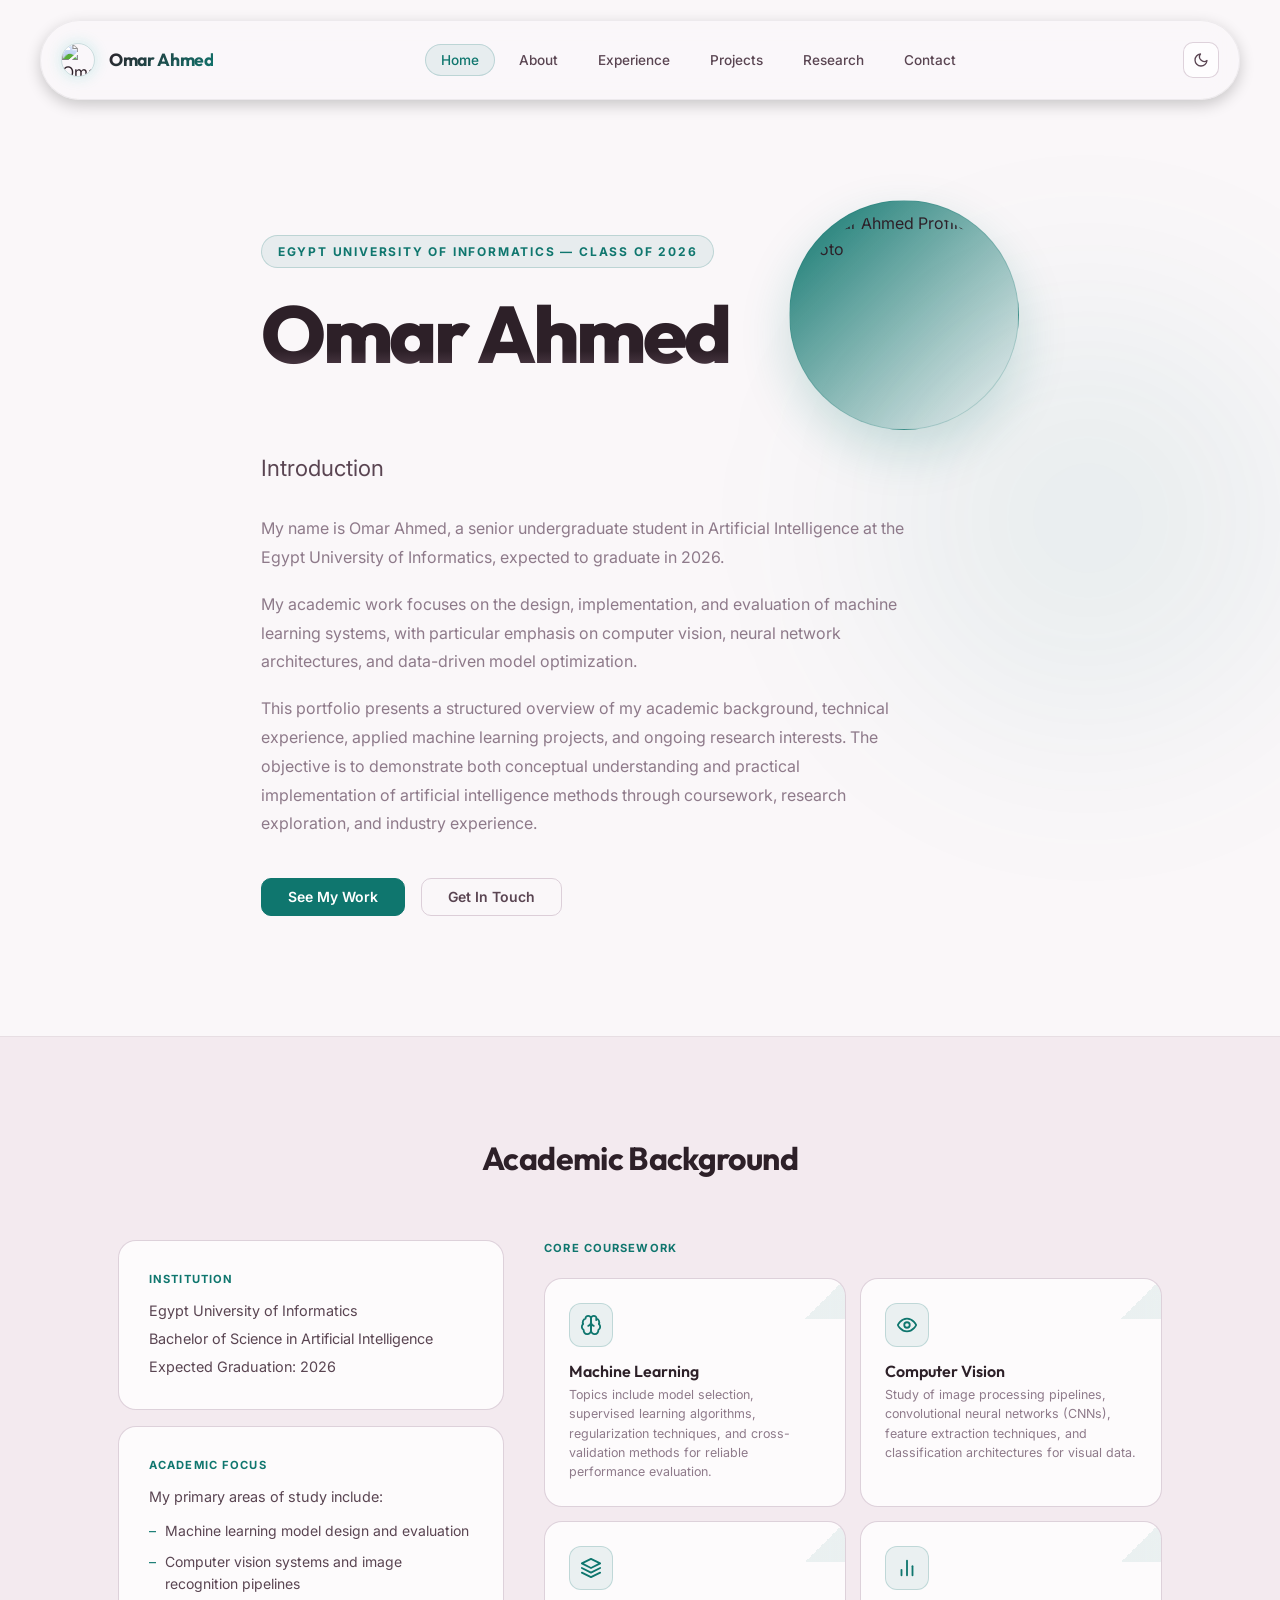
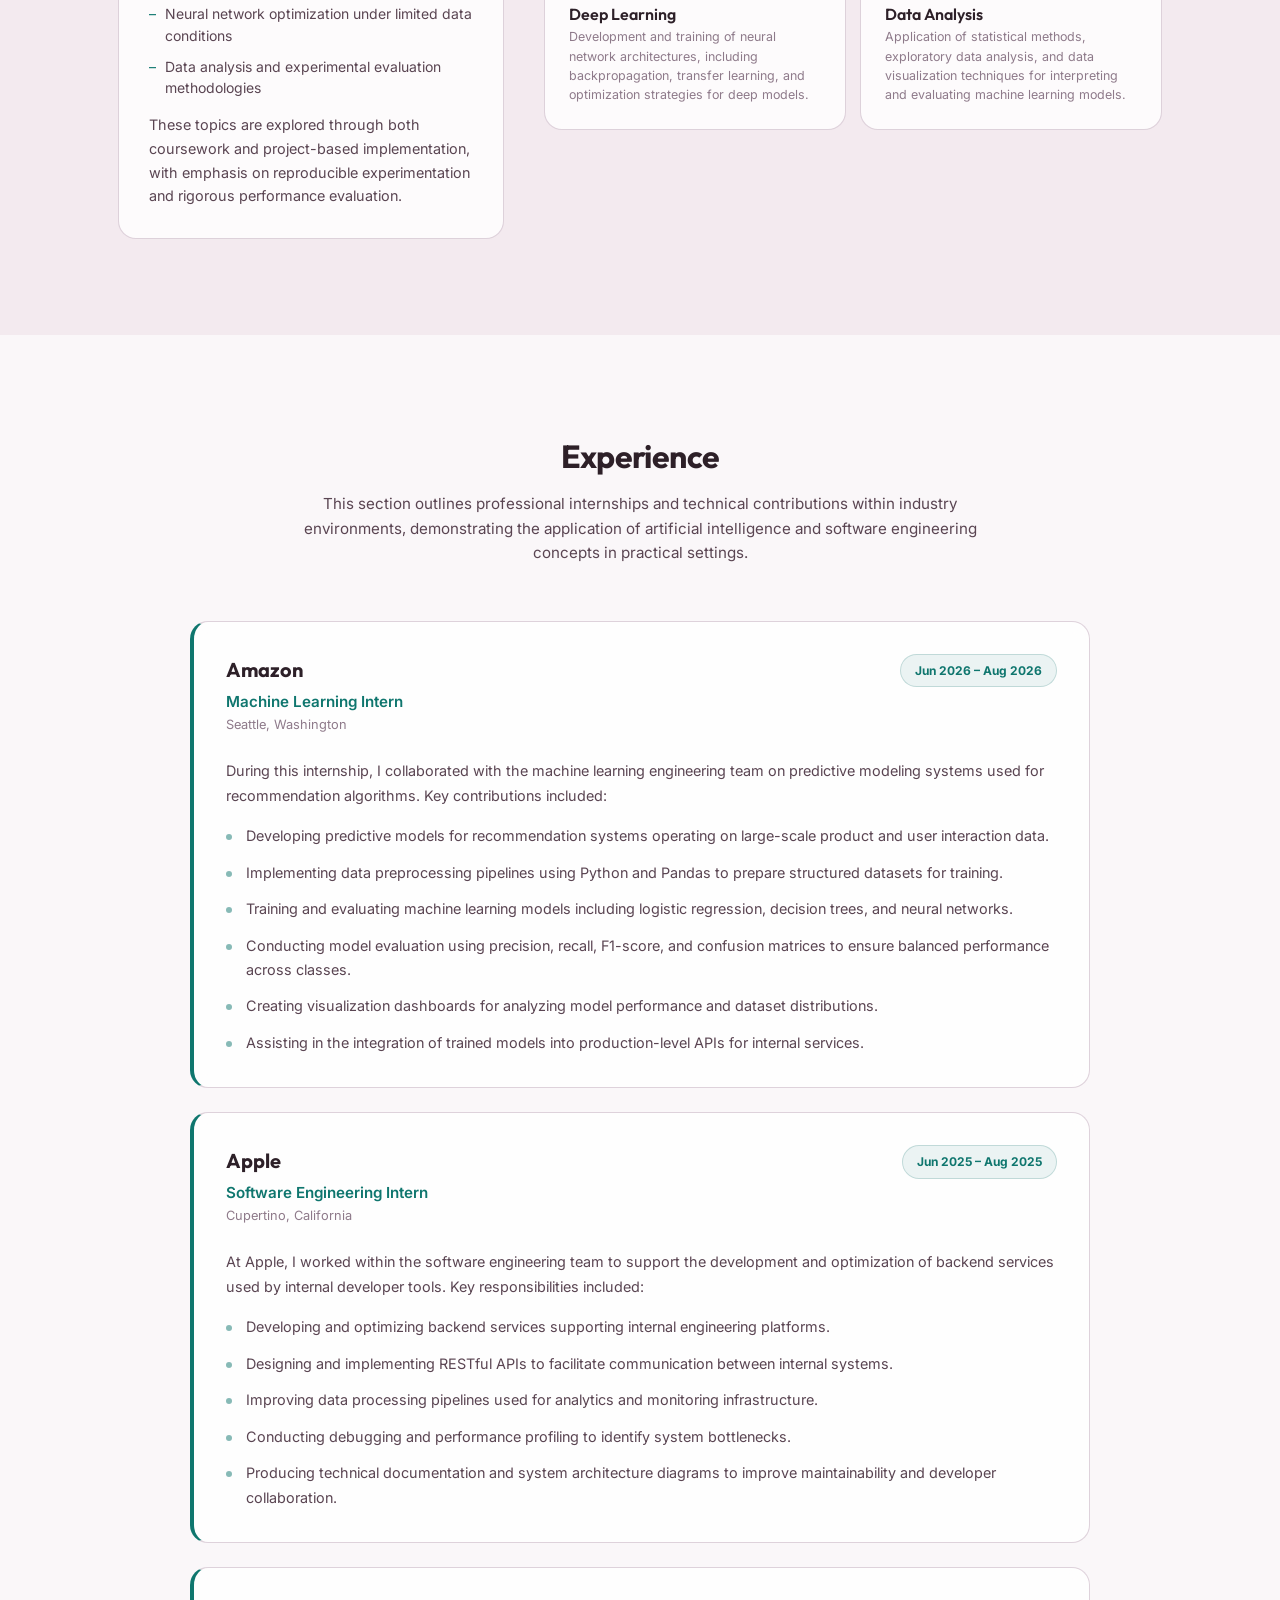
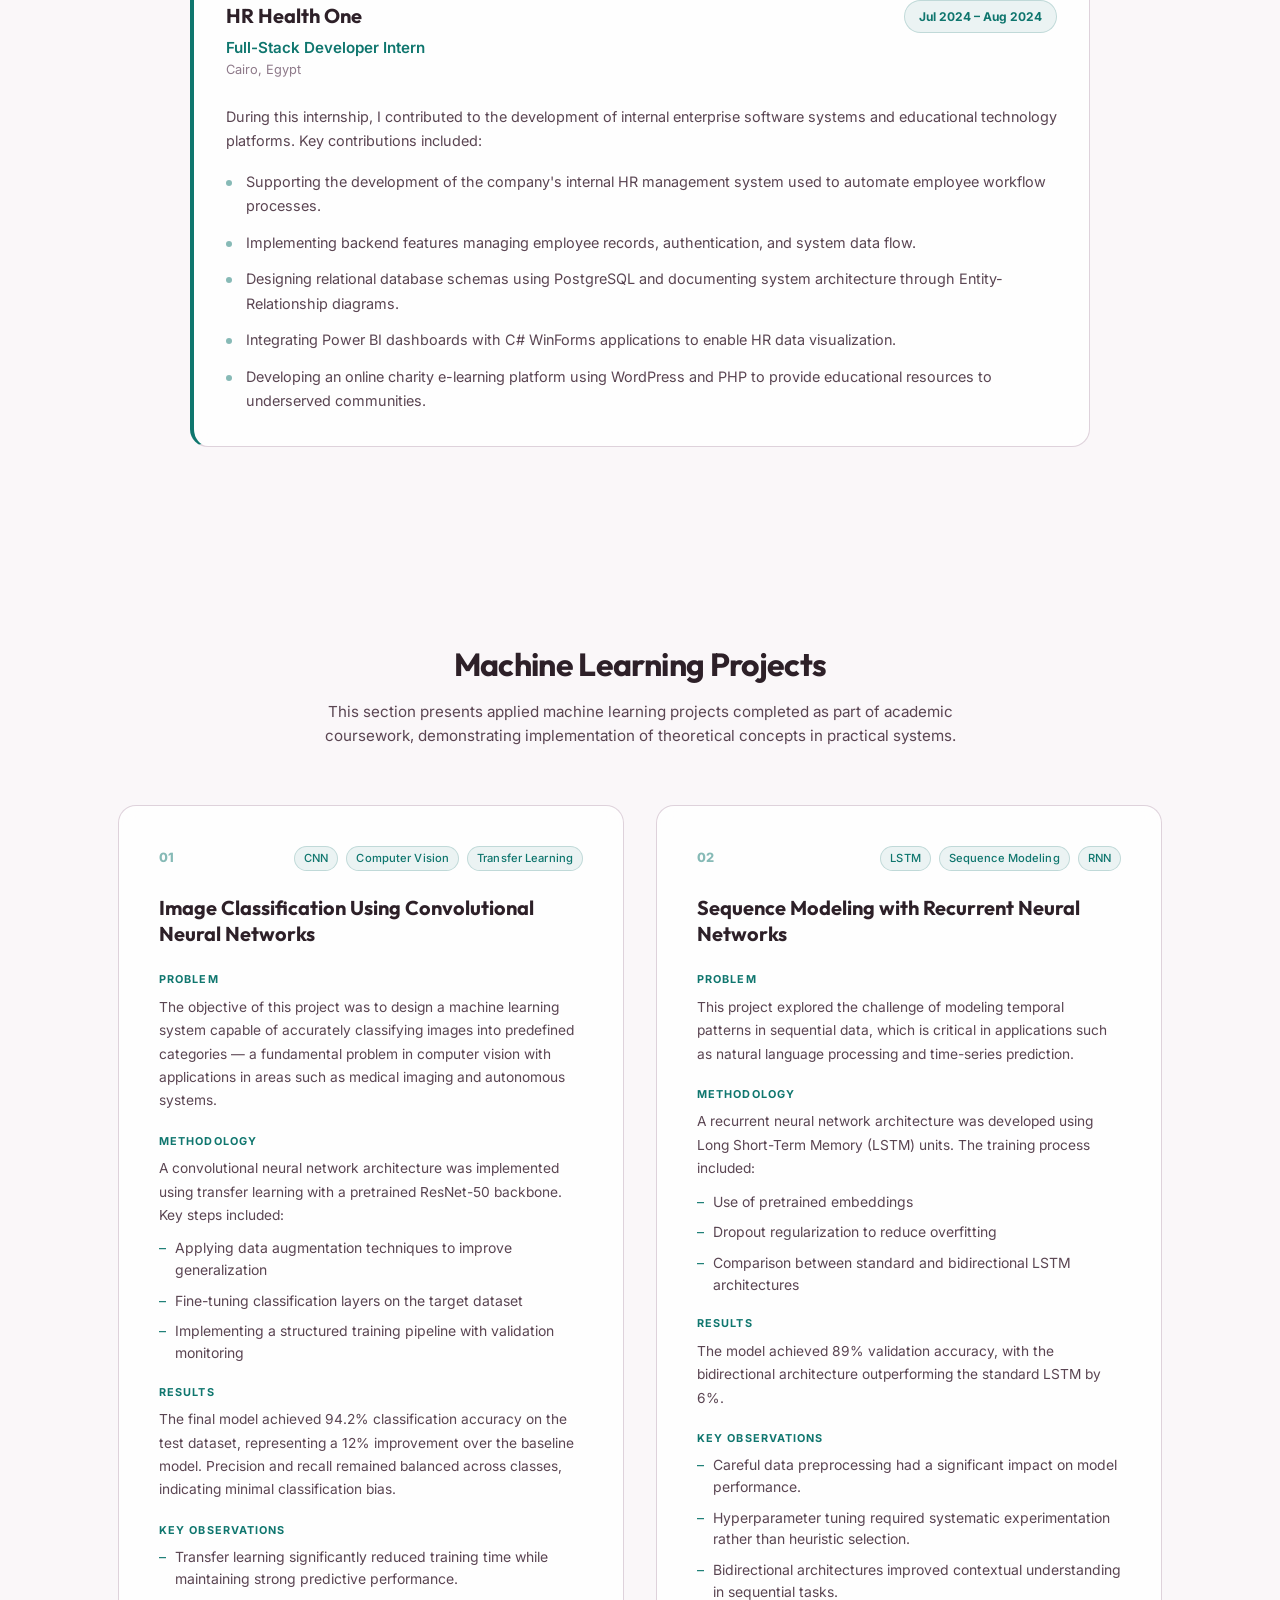
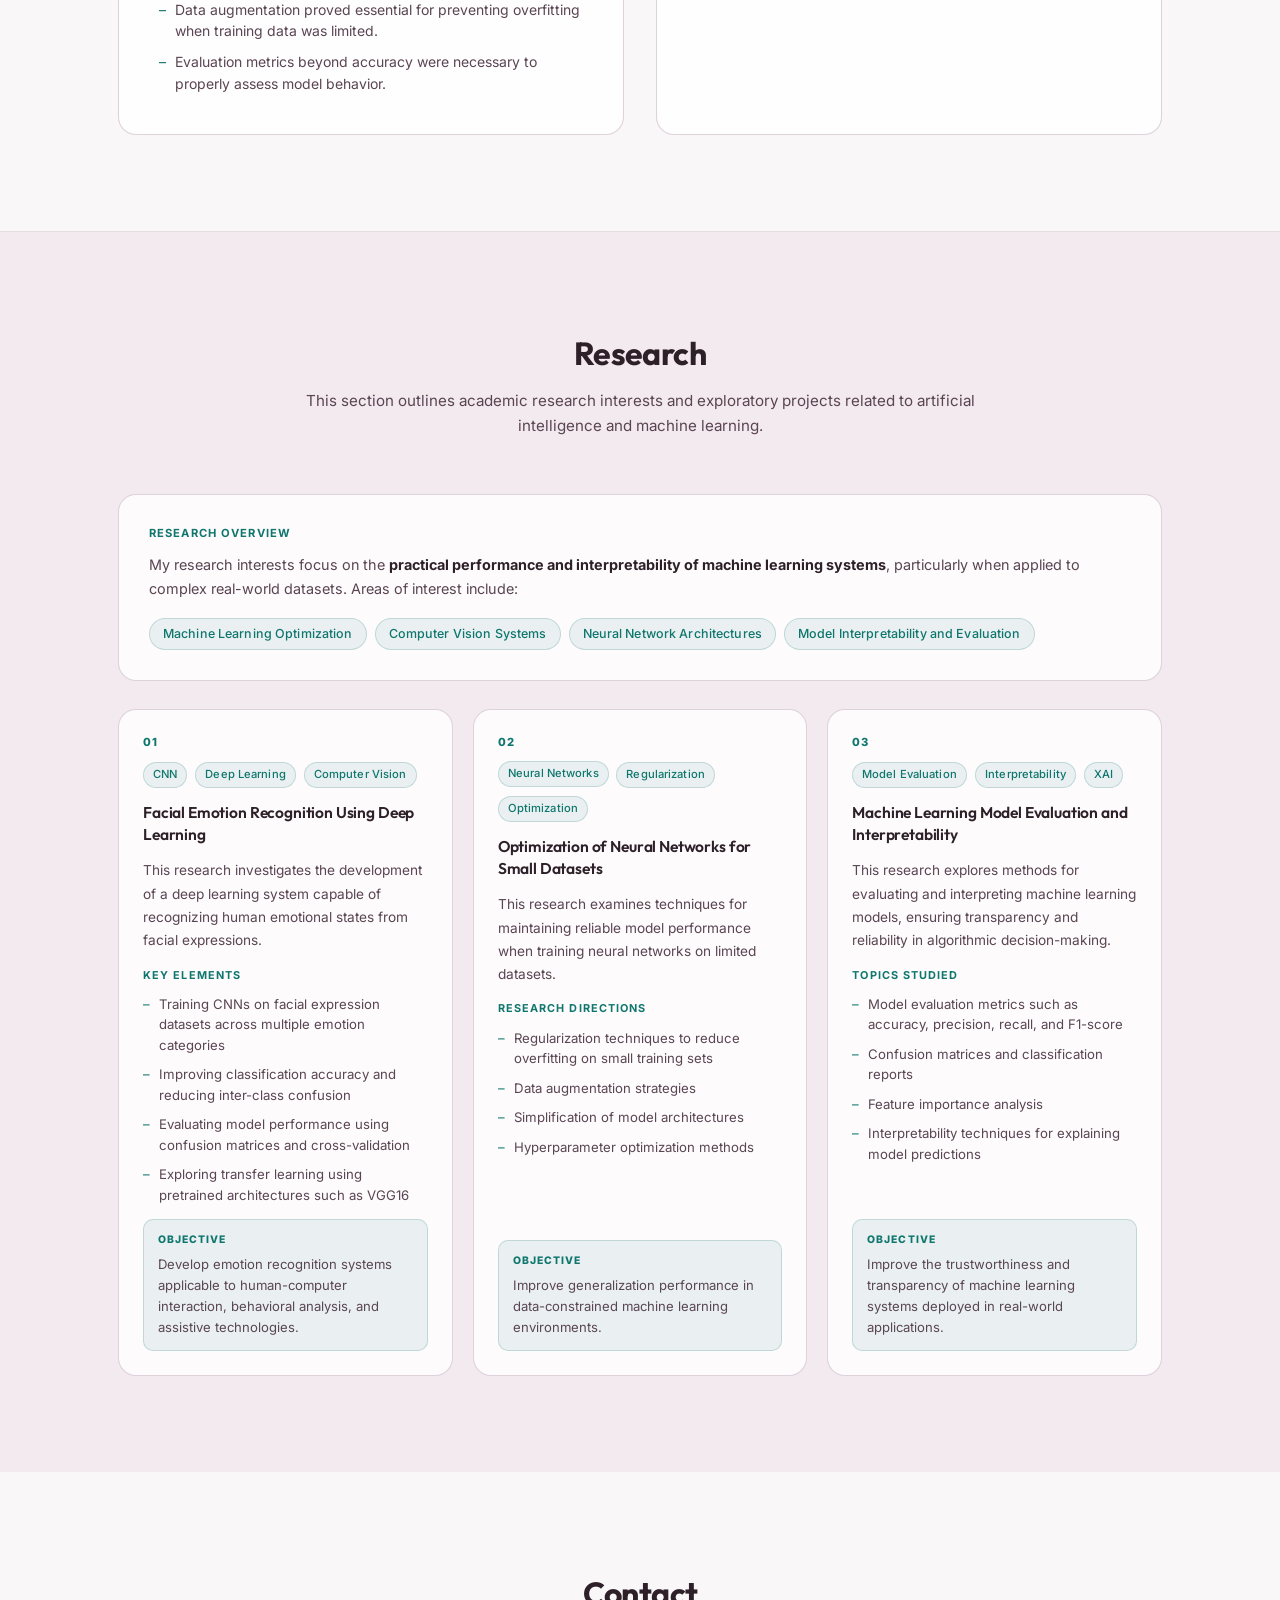
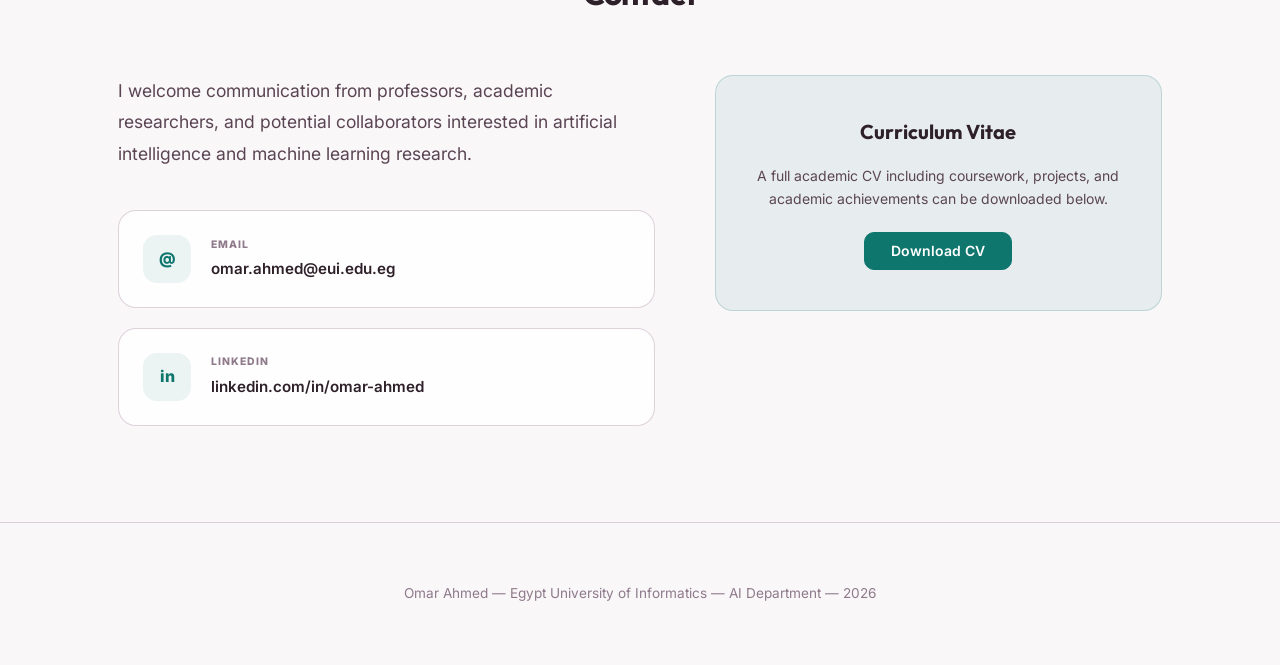
==== index.html @ 5486e960 "Add files via upload" ====
<!DOCTYPE html>
<html lang="en" data-theme="dark">

<head>
  <meta charset="UTF-8" />
  <meta name="viewport" content="width=device-width, initial-scale=1.0" />
  <meta name="description"
    content="Academic portfolio of Omar Ahmed, senior AI student specializing in Machine Learning and Computer Vision at Egypt University of Informatics." />
  <title>Omar Ahmed — AI Portfolio</title>
  <link rel="preconnect" href="https://fonts.googleapis.com" />
  <link rel="preconnect" href="https://fonts.gstatic.com" crossorigin />
  <link
    href="https://fonts.googleapis.com/css2?family=Inter:wght@300;400;500;600;700&family=Outfit:wght@400;500;600;700;800&display=swap"
    rel="stylesheet" />
  <link rel="stylesheet" href="styles.css" />
  <!-- Inline theme init: runs before first paint to prevent flash -->
  <script>
    (function () {
      var t = localStorage.getItem('theme') ||
        (window.matchMedia('(prefers-color-scheme:light)').matches ? 'light' : 'dark');
      document.documentElement.setAttribute('data-theme', t);
    }());
  </script>
</head>

<body>

  <!-- ===================== NAVIGATION ===================== -->
  <header class="navbar" id="navbar">
    <div class="nav-container">
      <a href="#home" class="nav-brand">
        <div class="brand-wrapper">
          <img src="blue-circle-with-white-user_78370-4707.avif" alt="Omar Ahmed Profile" class="nav-avatar">
          <span class="brand-name">Omar Ahmed</span>
        </div>
      </a>
      <nav class="nav-menu" id="navMenu" aria-label="Main navigation">
        <ul class="nav-links">
          <li><a href="#home" class="nav-link active">Home</a></li>
          <li><a href="#about" class="nav-link">About</a></li>
          <li><a href="#experience" class="nav-link">Experience</a></li>
          <li><a href="#projects" class="nav-link">Projects</a></li>
          <li><a href="#research" class="nav-link">Research</a></li>
          <li><a href="#contact" class="nav-link">Contact</a></li>
        </ul>
      </nav>
      <div class="nav-actions">
        <button class="theme-toggle" id="themeToggle" aria-label="Toggle colour theme">
          <!-- Sun — visible in dark mode -->
          <svg class="icon-sun" xmlns="http://www.w3.org/2000/svg" width="16" height="16" viewBox="0 0 24 24"
            fill="none" stroke="currentColor" stroke-width="2" stroke-linecap="round" stroke-linejoin="round"
            aria-hidden="true">
            <circle cx="12" cy="12" r="4" />
            <path
              d="M12 2v2M12 20v2M4.93 4.93l1.41 1.41M17.66 17.66l1.41 1.41M2 12h2M20 12h2M6.34 17.66l-1.41 1.41M19.07 4.93l-1.41 1.41" />
          </svg>
          <!-- Moon — visible in light mode -->
          <svg class="icon-moon" xmlns="http://www.w3.org/2000/svg" width="16" height="16" viewBox="0 0 24 24"
            fill="none" stroke="currentColor" stroke-width="2" stroke-linecap="round" stroke-linejoin="round"
            aria-hidden="true">
            <path d="M21 12.79A9 9 0 1 1 11.21 3 7 7 0 0 0 21 12.79z" />
          </svg>
        </button>
        <button class="menu-toggle" id="menuToggle" aria-label="Toggle navigation menu" aria-expanded="false">
          <span></span><span></span><span></span>
        </button>
      </div>
    </div>
  </header>

  <main>

    <!-- ===================== HERO / HOME ===================== -->
    <section id="home" class="hero">
      <div class="container">
        <div class="hero-content reveal">
          <div class="hero-header">
            <div class="hero-text">
              <p class="eyebrow">Egypt University of Informatics &mdash; Class of 2026</p>
              <h1 class="hero-name">Omar Ahmed</h1>
            </div>
            <div class="hero-avatar">
              <img src="blue-circle-with-white-user_78370-4707.avif" alt="Omar Ahmed Profile Photo">
            </div>
          </div>
          <p class="hero-tagline">Introduction</p>
          <p class="hero-intro">
            My name is Omar Ahmed, a senior undergraduate student in Artificial Intelligence
            at the Egypt University of Informatics, expected to graduate in 2026.
          </p>
          <p class="hero-intro">
            My academic work focuses on the design, implementation, and evaluation of machine learning
            systems, with particular emphasis on computer vision, neural network architectures,
            and data-driven model optimization.
          </p>
          <p class="hero-intro">
            This portfolio presents a structured overview of my academic background, technical experience,
            applied machine learning projects, and ongoing research interests. The objective is to
            demonstrate both conceptual understanding and practical implementation of artificial
            intelligence methods through coursework, research exploration, and industry experience.
          </p>
          <div class="hero-actions">
            <a href="#projects" class="btn btn-primary">See My Work</a>
            <a href="#contact" class="btn btn-outline">Get In Touch</a>
          </div>
        </div>
      </div>
    </section>

    <!-- ===================== ABOUT / ACADEMIC PROFILE ===================== -->
    <section id="about" class="section section-alt reveal">
      <div class="container">
        <header class="section-header">
          <h2 class="section-title">Academic Background</h2>
        </header>

        <div class="about-grid">
          <div class="about-left">
            <div class="info-card">
              <h3 class="card-label">Institution</h3>
              <p>Egypt University of Informatics</p>
              <p class="muted">Bachelor of Science in Artificial Intelligence</p>
              <p class="muted">Expected Graduation: 2026</p>
            </div>

            <div class="info-card">
              <h3 class="card-label">Academic Focus</h3>
              <p class="muted" style="margin-bottom: 12px;">My primary areas of study include:</p>
              <ul class="dash-list">
                <li>Machine learning model design and evaluation</li>
                <li>Computer vision systems and image recognition pipelines</li>
                <li>Neural network optimization under limited data conditions</li>
                <li>Data analysis and experimental evaluation methodologies</li>
              </ul>
              <p class="muted" style="margin-top: 14px;">
                These topics are explored through both coursework and project-based implementation,
                with emphasis on reproducible experimentation and rigorous performance evaluation.
              </p>
            </div>
          </div>

          <div class="about-right">
            <h3 class="card-label" style="margin-bottom: 20px;">Core Coursework</h3>
            <div class="course-grid">
              <div class="course-card">
                <div class="course-icon"><svg xmlns="http://www.w3.org/2000/svg" width="22" height="22"
                    viewBox="0 0 24 24" fill="none" stroke="currentColor" stroke-width="2" stroke-linecap="round"
                    stroke-linejoin="round">
                    <path d="M12 5a3 3 0 1 0-5.997.125 4 4 0 0 0-2.526 5.77 4 4 0 0 0 .556 6.588A4 4 0 1 0 12 18Z" />
                    <path d="M12 5a3 3 0 1 1 5.997.125 4 4 0 0 1 2.526 5.77 4 4 0 0 1-.556 6.588A4 4 0 1 1 12 18Z" />
                    <path d="M15 13a4.5 4.5 0 0 1-3-4 4.5 4.5 0 0 1-3 4" />
                    <path d="M17.599 6.5a3 3 0 0 0 .399-1.375" />
                  </svg></div>
                <div>
                  <h4>Machine Learning</h4>
                  <p>Topics include model selection, supervised learning algorithms, regularization techniques, and
                    cross-validation methods for reliable performance evaluation.</p>
                </div>
              </div>
              <div class="course-card">
                <div class="course-icon"><svg xmlns="http://www.w3.org/2000/svg" width="22" height="22"
                    viewBox="0 0 24 24" fill="none" stroke="currentColor" stroke-width="2" stroke-linecap="round"
                    stroke-linejoin="round">
                    <path d="M2 12s3-7 10-7 10 7 10 7-3 7-10 7-10-7-10-7Z" />
                    <circle cx="12" cy="12" r="3" />
                  </svg></div>
                <div>
                  <h4>Computer Vision</h4>
                  <p>Study of image processing pipelines, convolutional neural networks (CNNs), feature extraction
                    techniques, and classification architectures for visual data.</p>
                </div>
              </div>
              <div class="course-card">
                <div class="course-icon"><svg xmlns="http://www.w3.org/2000/svg" width="22" height="22"
                    viewBox="0 0 24 24" fill="none" stroke="currentColor" stroke-width="2" stroke-linecap="round"
                    stroke-linejoin="round">
                    <polygon points="12 2 2 7 12 12 22 7 12 2" />
                    <polyline points="2 17 12 22 22 17" />
                    <polyline points="2 12 12 17 22 12" />
                  </svg></div>
                <div>
                  <h4>Deep Learning</h4>
                  <p>Development and training of neural network architectures, including backpropagation, transfer
                    learning, and optimization strategies for deep models.</p>
                </div>
              </div>
              <div class="course-card">
                <div class="course-icon"><svg xmlns="http://www.w3.org/2000/svg" width="22" height="22"
                    viewBox="0 0 24 24" fill="none" stroke="currentColor" stroke-width="2" stroke-linecap="round"
                    stroke-linejoin="round">
                    <line x1="18" x2="18" y1="20" y2="10" />
                    <line x1="12" x2="12" y1="20" y2="4" />
                    <line x1="6" x2="6" y1="20" y2="14" />
                  </svg></div>
                <div>
                  <h4>Data Analysis</h4>
                  <p>Application of statistical methods, exploratory data analysis, and data visualization techniques
                    for interpreting and evaluating machine learning models.</p>
                </div>
              </div>
            </div>
          </div>
        </div>
      </div>
    </section>

    <!-- ===================== EXPERIENCE ===================== -->
    <section id="experience" class="section reveal">
      <div class="container">
        <header class="section-header">
          <h2 class="section-title">Experience</h2>
          <p class="section-sub">This section outlines professional internships and technical contributions within
            industry environments, demonstrating the application of artificial intelligence and software engineering
            concepts in practical settings.</p>
        </header>

        <div class="exp-list">

          <article class="exp-card" style="--delay:0ms">
            <div class="exp-head">
              <div class="exp-info">
                <h3 class="exp-company">Amazon</h3>
                <p class="exp-role">Machine Learning Intern</p>
                <p class="exp-loc">Seattle, Washington</p>
              </div>
              <span class="exp-period">Jun 2026 &ndash; Aug 2026</span>
            </div>
            <p class="exp-context">
              During this internship, I collaborated with the machine learning engineering team
              on predictive modeling systems used for recommendation algorithms.
              Key contributions included:
            </p>
            <ul class="exp-bullets">
              <li>Developing predictive models for recommendation systems operating on large-scale product and user
                interaction data.</li>
              <li>Implementing data preprocessing pipelines using Python and Pandas to prepare structured datasets for
                training.</li>
              <li>Training and evaluating machine learning models including logistic regression, decision trees, and
                neural networks.</li>
              <li>Conducting model evaluation using precision, recall, F1-score, and confusion matrices to ensure
                balanced performance across classes.</li>
              <li>Creating visualization dashboards for analyzing model performance and dataset distributions.</li>
              <li>Assisting in the integration of trained models into production-level APIs for internal services.</li>
            </ul>
          </article>

          <article class="exp-card" style="--delay:120ms">
            <div class="exp-head">
              <div class="exp-info">
                <h3 class="exp-company">Apple</h3>
                <p class="exp-role">Software Engineering Intern</p>
                <p class="exp-loc">Cupertino, California</p>
              </div>
              <span class="exp-period">Jun 2025 &ndash; Aug 2025</span>
            </div>
            <p class="exp-context">
              At Apple, I worked within the software engineering team to support the development
              and optimization of backend services used by internal developer tools.
              Key responsibilities included:
            </p>
            <ul class="exp-bullets">
              <li>Developing and optimizing backend services supporting internal engineering platforms.</li>
              <li>Designing and implementing RESTful APIs to facilitate communication between internal systems.</li>
              <li>Improving data processing pipelines used for analytics and monitoring infrastructure.</li>
              <li>Conducting debugging and performance profiling to identify system bottlenecks.</li>
              <li>Producing technical documentation and system architecture diagrams to improve maintainability and
                developer collaboration.</li>
            </ul>
          </article>

          <article class="exp-card" style="--delay:240ms">
            <div class="exp-head">
              <div class="exp-info">
                <h3 class="exp-company">HR Health One</h3>
                <p class="exp-role">Full-Stack Developer Intern</p>
                <p class="exp-loc">Cairo, Egypt</p>
              </div>
              <span class="exp-period">Jul 2024 &ndash; Aug 2024</span>
            </div>
            <p class="exp-context">
              During this internship, I contributed to the development of internal enterprise
              software systems and educational technology platforms.
              Key contributions included:
            </p>
            <ul class="exp-bullets">
              <li>Supporting the development of the company's internal HR management system used to automate employee
                workflow processes.</li>
              <li>Implementing backend features managing employee records, authentication, and system data flow.</li>
              <li>Designing relational database schemas using PostgreSQL and documenting system architecture through
                Entity-Relationship diagrams.</li>
              <li>Integrating Power BI dashboards with C# WinForms applications to enable HR data visualization.</li>
              <li>Developing an online charity e-learning platform using WordPress and PHP to provide educational
                resources to underserved communities.</li>
            </ul>
          </article>

        </div>
      </div>
    </section>

    <!-- ===================== PROJECTS ===================== -->
    <section id="projects" class="section reveal">
      <div class="container">
        <header class="section-header">
          <h2 class="section-title">Machine Learning Projects</h2>
          <p class="section-sub">This section presents applied machine learning projects completed as part of academic
            coursework, demonstrating implementation of theoretical concepts in practical systems.</p>
        </header>

        <div class="projects-grid">

          <!-- Project 01 -->
          <article class="project-card">
            <div class="project-header">
              <span class="project-num">01</span>
              <div class="tag-row">
                <span class="tag tag-sm">CNN</span>
                <span class="tag tag-sm">Computer Vision</span>
                <span class="tag tag-sm">Transfer Learning</span>
              </div>
            </div>
            <h3 class="project-title">Image Classification Using Convolutional Neural Networks</h3>
            <div class="project-body">
              <div class="detail">
                <h4>Problem</h4>
                <p>
                  The objective of this project was to design a machine learning system capable of
                  accurately classifying images into predefined categories &mdash; a fundamental problem
                  in computer vision with applications in areas such as medical imaging and autonomous systems.
                </p>
              </div>
              <div class="detail">
                <h4>Methodology</h4>
                <p>
                  A convolutional neural network architecture was implemented using transfer learning
                  with a pretrained ResNet-50 backbone. Key steps included:
                </p>
                <ul class="dash-list" style="margin-top: 10px;">
                  <li>Applying data augmentation techniques to improve generalization</li>
                  <li>Fine-tuning classification layers on the target dataset</li>
                  <li>Implementing a structured training pipeline with validation monitoring</li>
                </ul>
              </div>
              <div class="detail">
                <h4>Results</h4>
                <p>
                  The final model achieved 94.2% classification accuracy on the test dataset,
                  representing a 12% improvement over the baseline model. Precision and recall
                  remained balanced across classes, indicating minimal classification bias.
                </p>
              </div>
              <div class="detail">
                <h4>Key Observations</h4>
                <ul class="dash-list">
                  <li>Transfer learning significantly reduced training time while maintaining strong predictive
                    performance.</li>
                  <li>Data augmentation proved essential for preventing overfitting when training data was limited.</li>
                  <li>Evaluation metrics beyond accuracy were necessary to properly assess model behavior.</li>
                </ul>
              </div>
            </div>
          </article>

          <!-- Project 02 -->
          <article class="project-card">
            <div class="project-header">
              <span class="project-num">02</span>
              <div class="tag-row">
                <span class="tag tag-sm">LSTM</span>
                <span class="tag tag-sm">Sequence Modeling</span>
                <span class="tag tag-sm">RNN</span>
              </div>
            </div>
            <h3 class="project-title">Sequence Modeling with Recurrent Neural Networks</h3>
            <div class="project-body">
              <div class="detail">
                <h4>Problem</h4>
                <p>
                  This project explored the challenge of modeling temporal patterns in sequential data,
                  which is critical in applications such as natural language processing and time-series prediction.
                </p>
              </div>
              <div class="detail">
                <h4>Methodology</h4>
                <p>
                  A recurrent neural network architecture was developed using Long Short-Term Memory (LSTM) units.
                  The training process included:
                </p>
                <ul class="dash-list" style="margin-top: 10px;">
                  <li>Use of pretrained embeddings</li>
                  <li>Dropout regularization to reduce overfitting</li>
                  <li>Comparison between standard and bidirectional LSTM architectures</li>
                </ul>
              </div>
              <div class="detail">
                <h4>Results</h4>
                <p>
                  The model achieved 89% validation accuracy, with the bidirectional architecture
                  outperforming the standard LSTM by 6%.
                </p>
              </div>
              <div class="detail">
                <h4>Key Observations</h4>
                <ul class="dash-list">
                  <li>Careful data preprocessing had a significant impact on model performance.</li>
                  <li>Hyperparameter tuning required systematic experimentation rather than heuristic selection.</li>
                  <li>Bidirectional architectures improved contextual understanding in sequential tasks.</li>
                </ul>
              </div>
            </div>
          </article>

        </div>
      </div>
    </section>

    <!-- ===================== RESEARCH ===================== -->
    <section id="research" class="section section-alt reveal">
      <div class="container">
        <header class="section-header">
          <h2 class="section-title">Research</h2>
          <p class="section-sub">This section outlines academic research interests and exploratory projects related to
            artificial intelligence and machine learning.</p>
        </header>

        <!-- Research overview -->
        <div class="research-overview">
          <div class="info-card">
            <h3 class="card-label">Research Overview</h3>
            <p>
              My research interests focus on the <strong>practical performance and interpretability
                of machine learning systems</strong>, particularly when applied to complex real-world datasets.
              Areas of interest include:
            </p>
            <div class="tag-row" style="margin-top: 16px;">
              <span class="tag">Machine Learning Optimization</span>
              <span class="tag">Computer Vision Systems</span>
              <span class="tag">Neural Network Architectures</span>
              <span class="tag">Model Interpretability and Evaluation</span>
            </div>
          </div>
        </div>

        <!-- Research project cards -->
        <div class="research-cards">

          <!-- Research 01 -->
          <article class="rcard">
            <div class="rcard-top">
              <span class="rcard-num">01</span>
              <div class="tag-row">
                <span class="tag tag-sm">CNN</span>
                <span class="tag tag-sm">Deep Learning</span>
                <span class="tag tag-sm">Computer Vision</span>
              </div>
            </div>
            <h3 class="rcard-title">Facial Emotion Recognition Using Deep Learning</h3>
            <p class="rcard-desc">
              This research investigates the development of a deep learning system capable
              of recognizing human emotional states from facial expressions.
            </p>
            <h4 class="rcard-sublabel">Key Elements</h4>
            <ul class="dash-list">
              <li>Training CNNs on facial expression datasets across multiple emotion categories</li>
              <li>Improving classification accuracy and reducing inter-class confusion</li>
              <li>Evaluating model performance using confusion matrices and cross-validation</li>
              <li>Exploring transfer learning using pretrained architectures such as VGG16</li>
            </ul>
            <div class="rcard-goal">
              <span class="rcard-goal-label">Objective</span>
              <p>Develop emotion recognition systems applicable to human-computer interaction, behavioral analysis, and
                assistive technologies.</p>
            </div>
          </article>

          <!-- Research 02 -->
          <article class="rcard">
            <div class="rcard-top">
              <span class="rcard-num">02</span>
              <div class="tag-row">
                <span class="tag tag-sm">Neural Networks</span>
                <span class="tag tag-sm">Regularization</span>
                <span class="tag tag-sm">Optimization</span>
              </div>
            </div>
            <h3 class="rcard-title">Optimization of Neural Networks for Small Datasets</h3>
            <p class="rcard-desc">
              This research examines techniques for maintaining reliable model performance
              when training neural networks on limited datasets.
            </p>
            <h4 class="rcard-sublabel">Research Directions</h4>
            <ul class="dash-list">
              <li>Regularization techniques to reduce overfitting on small training sets</li>
              <li>Data augmentation strategies</li>
              <li>Simplification of model architectures</li>
              <li>Hyperparameter optimization methods</li>
            </ul>
            <div class="rcard-goal">
              <span class="rcard-goal-label">Objective</span>
              <p>Improve generalization performance in data-constrained machine learning environments.</p>
            </div>
          </article>

          <!-- Research 03 -->
          <article class="rcard">
            <div class="rcard-top">
              <span class="rcard-num">03</span>
              <div class="tag-row">
                <span class="tag tag-sm">Model Evaluation</span>
                <span class="tag tag-sm">Interpretability</span>
                <span class="tag tag-sm">XAI</span>
              </div>
            </div>
            <h3 class="rcard-title">Machine Learning Model Evaluation and Interpretability</h3>
            <p class="rcard-desc">
              This research explores methods for evaluating and interpreting machine learning models,
              ensuring transparency and reliability in algorithmic decision-making.
            </p>
            <h4 class="rcard-sublabel">Topics Studied</h4>
            <ul class="dash-list">
              <li>Model evaluation metrics such as accuracy, precision, recall, and F1-score</li>
              <li>Confusion matrices and classification reports</li>
              <li>Feature importance analysis</li>
              <li>Interpretability techniques for explaining model predictions</li>
            </ul>
            <div class="rcard-goal">
              <span class="rcard-goal-label">Objective</span>
              <p>Improve the trustworthiness and transparency of machine learning systems deployed in real-world
                applications.</p>
            </div>
          </article>

        </div>
      </div>
    </section>

    <!-- ===================== CONTACT ===================== -->
    <section id="contact" class="section reveal">
      <div class="container">
        <header class="section-header">
          <h2 class="section-title">Contact</h2>
        </header>

        <div class="contact-grid">
          <div class="contact-left">
            <p class="contact-intro">
              I welcome communication from professors, academic researchers, and potential
              collaborators interested in artificial intelligence and machine learning research.
            </p>
            <div class="contact-list">
              <a href="mailto:omar.ahmed@eui.edu.eg" class="contact-item">
                <div class="contact-icon" aria-hidden="true">@</div>
                <div>
                  <p class="contact-label">Email</p>
                  <p class="contact-val">omar.ahmed@eui.edu.eg</p>
                </div>
              </a>
              <a href="https://linkedin.com/in/omar-ahmed" target="_blank" rel="noopener noreferrer"
                class="contact-item">
                <div class="contact-icon" aria-hidden="true">in</div>
                <div>
                  <p class="contact-label">LinkedIn</p>
                  <p class="contact-val">linkedin.com/in/omar-ahmed</p>
                </div>
              </a>
            </div>
          </div>

          <div class="contact-right">
            <div class="resume-card">
              <h3>Curriculum Vitae</h3>
              <p>
                A full academic CV including coursework, projects, and academic
                achievements can be downloaded below.
              </p>
              <a href="#" class="btn btn-primary">Download CV</a>
            </div>
          </div>
        </div>
      </div>
    </section>

  </main>

  <!-- ===================== FOOTER ===================== -->
  <footer class="footer">
    <div class="container">
      <p>Omar Ahmed &mdash; Egypt University of Informatics &mdash; AI Department &mdash; 2026</p>
    </div>
  </footer>

  <script src="script.js"></script>
</body>

</html>
---- styles.css ----
/* ============================================================
   OMAR AHMED — ACADEMIC PORTFOLIO
   styles.css  (V2 UI + Amber palette + Updated content)
   ============================================================ */

/* ── Variables (dark — default) ──────────────────────────── */
:root {
  /* Core Palette (Dark mode default) */
  --bg: #120e15;
  --surface: #1a1423;
  --card: rgba(32, 25, 43, 0.6);
  --border: rgba(60, 48, 80, 0.5);
  --border-glow: rgba(20, 184, 166, 0.25);

  --accent: #14b8a6;
  --accent-dark: #0d9488;
  --accent-glow: rgba(20, 184, 166, 0.35);
  --accent-soft: rgba(20, 184, 166, 0.1);
  --accent-text: #5eead4;

  --text: #fdf8f6;
  --text-sec: #d4c1cc;
  --text-muted: #8e7a8a;

  --nav-h: 80px;
  --r: 18px;
  --r-sm: 10px;
  --shadow-lg: 0 20px 50px rgba(0, 0, 0, 0.5);
  --shadow-sm: 0 5px 15px rgba(0, 0, 0, 0.2);
  --t: 0.3s cubic-bezier(0.4, 0, 0.2, 1);

  --glass-bg: rgba(18, 14, 21, 0.85);
  --glass-border: rgba(255, 255, 255, 0.08);

  --font: 'Inter', system-ui, -apple-system, sans-serif;
  --font-heading: 'Outfit', 'Inter', sans-serif;
}

/* ── Light mode ───────────────────────────────────────────── */
html[data-theme="light"] {
  --bg: #faf7f9;
  --surface: #f3eaef;
  --card: rgba(255, 255, 255, 0.8);
  --border: rgba(200, 180, 195, 0.6);
  --border-glow: rgba(15, 118, 110, 0.2);

  --accent: #0f766e;
  --accent-dark: #115e59;
  --accent-glow: rgba(15, 118, 110, 0.2);
  --accent-soft: rgba(15, 118, 110, 0.08);

  --text: #2d2028;
  --text-sec: #5a4552;
  --text-muted: #8e7a8a;

  --glass-bg: rgba(250, 247, 249, 0.85);
  --glass-border: rgba(0, 0, 0, 0.05);
}

/* ── Reset ────────────────────────────────────────────────── */
*,
*::before,
*::after {
  box-sizing: border-box;
  margin: 0;
  padding: 0;
}

html {
  scroll-behavior: smooth;
  scroll-padding-top: var(--nav-h);
}

body {
  font-family: var(--font);
  background: var(--bg);
  color: var(--text);
  line-height: 1.6;
  -webkit-font-smoothing: antialiased;
  transition: background 0.3s ease, color 0.3s ease;
}

a {
  color: inherit;
  text-decoration: none;
}

ul {
  list-style: none;
}

img {
  display: block;
  max-width: 100%;
}

/* ── Utilities ────────────────────────────────────────────── */
.container {
  max-width: 1100px;
  margin: 0 auto;
  padding: 0 28px;
}

.muted {
  color: var(--text-muted);
  font-size: 0.85rem;
}

.card-label {
  font-size: 0.7rem;
  font-weight: 700;
  letter-spacing: 0.1em;
  text-transform: uppercase;
  color: var(--accent);
  margin-bottom: 10px;
}

/* ── Scroll Reveal ────────────────────────────────────────── */
.reveal {
  opacity: 0;
  transform: translateY(30px);
  transition: opacity 0.7s ease, transform 0.7s ease;
}

.reveal.active {
  opacity: 1;
  transform: translateY(0);
}

/* ── Tags ─────────────────────────────────────────────────── */
.tag {
  display: inline-block;
  padding: 5px 13px;
  background: var(--accent-soft);
  border: 1px solid var(--border-glow);
  border-radius: 100px;
  font-size: 0.78rem;
  font-weight: 500;
  color: var(--accent);
  letter-spacing: 0.01em;
}

.tag.tag-sm {
  padding: 3px 9px;
  font-size: 0.7rem;
}

.tag-row {
  display: flex;
  flex-wrap: wrap;
  gap: 8px;
}

/* ── Buttons ──────────────────────────────────────────────── */
.btn {
  display: inline-block;
  padding: 11px 26px;
  border-radius: var(--r-sm);
  font-size: 0.875rem;
  font-weight: 600;
  line-height: 1;
  cursor: pointer;
  transition: background var(--t), border-color var(--t),
    color var(--t), transform var(--t), box-shadow var(--t);
}

.btn-primary {
  background: var(--accent);
  color: #fff;
  border: 1px solid var(--accent);
}

.btn-primary:hover {
  background: var(--accent-dark);
  border-color: var(--accent-dark);
  transform: translateY(-2px);
  box-shadow: 0 6px 20px rgba(20, 184, 166, 0.35);
}

.btn-outline {
  background: transparent;
  color: var(--text-sec);
  border: 1px solid var(--border);
}

.btn-outline:hover {
  background: var(--card);
  color: var(--text);
  border-color: var(--text-muted);
  transform: translateY(-2px);
}

/* ── Navigation (floating pill) ──────────────────────────── */
.navbar {
  position: fixed;
  inset: 20px 0 auto 0;
  height: var(--nav-h);
  z-index: 200;
  transition: all var(--t);
}

.nav-container {
  max-width: 1200px;
  margin: 0 auto;
  padding: 0 20px;
  height: 100%;
  display: flex;
  align-items: center;
  justify-content: space-between;
  background: var(--glass-bg);
  backdrop-filter: blur(16px) saturate(180%);
  -webkit-backdrop-filter: blur(16px) saturate(180%);
  border: 1px solid var(--glass-border);
  border-radius: 100px;
  box-shadow: var(--shadow-sm);
}

.navbar.scrolled {
  inset: 10px 0 auto 0;
}

.navbar.scrolled .nav-container {
  box-shadow: var(--shadow-lg);
  border-color: var(--accent-glow);
}

.nav-brand {
  display: flex;
  flex-direction: column;
  gap: 1px;
}

.brand-name {
  font-family: var(--font-heading);
  font-size: 1.1rem;
  font-weight: 700;
  background: linear-gradient(135deg, var(--text), var(--accent));
  background-clip: text;
  -webkit-background-clip: text;
  -webkit-text-fill-color: transparent;
  letter-spacing: -0.02em;
}

.nav-links {
  display: flex;
  gap: 8px;
}

.nav-link {
  padding: 8px 16px;
  border-radius: 100px;
  font-size: 0.85rem;
  font-weight: 500;
  color: var(--text-sec);
  transition: all var(--t);
}

.nav-link:hover,
.nav-link.active {
  color: var(--text);
  background: var(--accent-soft);
}

.nav-link.active {
  color: var(--accent);
  box-shadow: inset 0 0 0 1px var(--accent-glow);
}

/* Right cluster */
.nav-actions {
  display: flex;
  align-items: center;
  gap: 8px;
  flex-shrink: 0;
}

/* Theme toggle */
.theme-toggle {
  width: 36px;
  height: 36px;
  border-radius: var(--r-sm);
  background: var(--card);
  border: 1px solid var(--border);
  color: var(--text-sec);
  cursor: pointer;
  display: flex;
  align-items: center;
  justify-content: center;
  flex-shrink: 0;
  transition: color var(--t), background var(--t), border-color var(--t), transform var(--t);
}

.theme-toggle:hover {
  color: var(--text);
  border-color: var(--accent);
  background: var(--accent-soft);
  transform: rotate(15deg);
}

.icon-moon {
  display: none;
}

.icon-sun {
  display: block;
}

html[data-theme="light"] .icon-moon {
  display: block;
}

html[data-theme="light"] .icon-sun {
  display: none;
}

/* Hamburger */
.menu-toggle {
  display: none;
  flex-direction: column;
  gap: 5px;
  background: none;
  border: none;
  cursor: pointer;
  padding: 8px;
}

.menu-toggle span {
  display: block;
  width: 22px;
  height: 2px;
  background: var(--text);
  border-radius: 2px;
  transition: transform var(--t), opacity var(--t);
}

.menu-toggle[aria-expanded="true"] span:nth-child(1) {
  transform: translateY(7px) rotate(45deg);
}

.menu-toggle[aria-expanded="true"] span:nth-child(2) {
  opacity: 0;
}

.menu-toggle[aria-expanded="true"] span:nth-child(3) {
  transform: translateY(-7px) rotate(-45deg);
}

/* ── Section base ─────────────────────────────────────────── */
.section {
  padding: 96px 0;
}

.section-alt {
  background: var(--surface);
  border-top: 1px solid var(--glass-border);
}

.section-header {
  text-align: center;
  margin-bottom: 56px;
}

.section-title {
  font-family: var(--font-heading);
  font-size: clamp(1.6rem, 3.5vw, 2rem);
  font-weight: 700;
  letter-spacing: -0.02em;
  margin-bottom: 10px;
}

.section-sub {
  color: var(--text-sec);
  font-size: 0.95rem;
  max-width: 700px;
  margin: 0 auto;
}

/* ── Hero ─────────────────────────────────────────────────── */
.hero {
  position: relative;
  padding-top: calc(var(--nav-h) + 120px);
  padding-bottom: 120px;
  min-height: 100vh;
  display: flex;
  align-items: center;
  overflow: hidden;
}

.hero::before {
  content: '';
  position: absolute;
  top: 20%;
  right: -10%;
  width: 50%;
  height: 60%;
  background: radial-gradient(circle, var(--accent-glow) 0%, transparent 70%);
  filter: blur(80px);
  z-index: -1;
  opacity: 0.5;
}

.hero .container {
  position: relative;
  z-index: 1;
}

.hero-content {
  max-width: 800px;
  position: relative;
  z-index: 1;
}

.eyebrow {
  display: inline-block;
  font-size: 0.75rem;
  font-weight: 700;
  letter-spacing: 0.15em;
  text-transform: uppercase;
  color: var(--accent);
  margin-bottom: 24px;
  background: var(--accent-soft);
  padding: 6px 16px;
  border-radius: 100px;
  border: 1px solid var(--accent-glow);
}

.hero-name {
  font-family: var(--font-heading);
  font-size: clamp(3rem, 8vw, 5rem);
  font-weight: 800;
  letter-spacing: -0.04em;
  line-height: 1.05;
  margin-bottom: 20px;
  background: linear-gradient(to bottom, var(--text) 70%, var(--text-sec));
  background-clip: text;
  -webkit-background-clip: text;
  -webkit-text-fill-color: transparent;
}

.hero-tagline {
  font-size: clamp(1.1rem, 2.5vw, 1.4rem);
  color: var(--text-sec);
  font-weight: 400;
  margin-bottom: 28px;
  line-height: 1.6;
}

.hero-intro {
  font-size: 1rem;
  color: var(--text-muted);
  line-height: 1.8;
  max-width: 650px;
  margin-bottom: 18px;
}

.hero-intro+.hero-intro {
  margin-top: 0;
}

.hero-intro:last-of-type {
  margin-bottom: 40px;
}

.hero-actions {
  display: flex;
  gap: 16px;
  flex-wrap: wrap;
}

/* ── Info cards (glassmorphism) ───────────────────────────── */
.info-card {
  background: var(--card);
  backdrop-filter: blur(10px);
  -webkit-backdrop-filter: blur(10px);
  border: 1px solid var(--border);
  border-radius: var(--r);
  padding: 30px;
  transition: all var(--t);
}

.info-card+.info-card {
  margin-top: 16px;
}

.info-card:hover {
  border-color: var(--accent-glow);
  box-shadow: var(--shadow-sm);
  transform: scale(1.01);
}

.info-card p {
  font-size: 0.9rem;
  color: var(--text-sec);
  line-height: 1.65;
}

.info-card p+p {
  margin-top: 4px;
}

.dash-list {
  display: flex;
  flex-direction: column;
  gap: 9px;
}

.dash-list li {
  font-size: 0.875rem;
  color: var(--text-sec);
  padding-left: 16px;
  position: relative;
  line-height: 1.55;
}

.dash-list li::before {
  content: '\2013';
  position: absolute;
  left: 0;
  color: var(--accent);
}

/* ── About grid ───────────────────────────────────────────── */
.about-grid {
  display: grid;
  grid-template-columns: 1fr 1.6fr;
  gap: 40px;
  align-items: start;
}

/* Course cards */
.course-grid {
  display: grid;
  grid-template-columns: 1fr 1fr;
  gap: 14px;
}

.course-card {
  background: var(--card);
  backdrop-filter: blur(10px);
  -webkit-backdrop-filter: blur(10px);
  border: 1px solid var(--border);
  border-radius: var(--r);
  padding: 24px;
  display: flex;
  flex-direction: column;
  gap: 12px;
  transition: all var(--t);
  position: relative;
  overflow: hidden;
}

.course-card::after {
  content: '';
  position: absolute;
  top: 0;
  right: 0;
  width: 40px;
  height: 40px;
  background: linear-gradient(135deg, transparent 50%, var(--accent-soft) 50%);
  transition: all var(--t);
}

.course-card:hover {
  border-color: var(--accent);
  transform: translateY(-5px);
  box-shadow: var(--shadow-sm);
}

.course-card:hover::after {
  width: 100%;
  height: 100%;
  opacity: 0.1;
}

.course-icon {
  width: 44px;
  height: 44px;
  background: var(--accent-soft);
  border: 1px solid var(--accent-glow);
  border-radius: 12px;
  display: flex;
  align-items: center;
  justify-content: center;
  font-size: 0.7rem;
  font-weight: 800;
  color: var(--accent);
}

.course-card h4 {
  font-family: var(--font-heading);
  font-size: 1rem;
  font-weight: 600;
}

.course-card p {
  font-size: 0.78rem;
  color: var(--text-muted);
  line-height: 1.55;
}

/* ── Projects ─────────────────────────────────────────────── */
.projects-grid {
  display: grid;
  grid-template-columns: 1fr 1fr;
  gap: 32px;
}

.project-card {
  background: var(--card);
  backdrop-filter: blur(10px);
  -webkit-backdrop-filter: blur(10px);
  border: 1px solid var(--border);
  border-radius: var(--r);
  padding: 40px;
  position: relative;
  overflow: hidden;
  transition: all var(--t);
}

.project-card::before {
  content: '';
  position: absolute;
  inset: 0;
  background: radial-gradient(800px circle at var(--mouse-x, 0) var(--mouse-y, 0), var(--accent-soft), transparent 40%);
  opacity: 0;
  transition: opacity 0.5s;
  z-index: 0;
}

.project-card:hover {
  border-color: var(--accent-glow);
  transform: translateY(-8px);
  box-shadow: var(--shadow-lg);
}

.project-card:hover::before {
  opacity: 1;
}

.project-header {
  position: relative;
  z-index: 1;
  display: flex;
  align-items: center;
  justify-content: space-between;
  flex-wrap: wrap;
  gap: 10px;
  margin-bottom: 24px;
}

.project-num {
  font-size: 0.8rem;
  font-weight: 800;
  color: var(--accent);
  opacity: 0.5;
}

.project-title {
  position: relative;
  z-index: 1;
  font-family: var(--font-heading);
  font-size: 1.25rem;
  font-weight: 700;
  line-height: 1.3;
  margin-bottom: 24px;
  color: var(--text);
}

.project-body {
  position: relative;
  z-index: 1;
  display: flex;
  flex-direction: column;
  gap: 20px;
}

.detail h4 {
  font-size: 0.68rem;
  font-weight: 700;
  letter-spacing: 0.1em;
  text-transform: uppercase;
  color: var(--accent);
  margin-bottom: 7px;
}

.detail p {
  font-size: 0.86rem;
  color: var(--text-sec);
  line-height: 1.7;
}

/* ── Experience ───────────────────────────────────────────── */
.exp-list {
  display: flex;
  flex-direction: column;
  gap: 24px;
  max-width: 900px;
  margin: 0 auto;
}

.exp-card {
  background: var(--card);
  backdrop-filter: blur(10px);
  -webkit-backdrop-filter: blur(10px);
  border: 1px solid var(--border);
  border-left: 4px solid var(--accent);
  border-radius: var(--r);
  padding: 32px;
  transition: all var(--t);
  position: relative;
}

.exp-card:hover {
  border-left-width: 8px;
  border-color: var(--accent);
  transform: translateX(10px);
  box-shadow: var(--shadow-lg);
}

.exp-head {
  display: flex;
  justify-content: space-between;
  align-items: flex-start;
  gap: 20px;
  flex-wrap: wrap;
  margin-bottom: 24px;
}

.exp-company {
  font-family: var(--font-heading);
  font-size: 1.25rem;
  font-weight: 700;
  color: var(--text);
}

.exp-role {
  font-size: 0.95rem;
  color: var(--accent);
  font-weight: 600;
  margin-top: 4px;
}

.exp-loc {
  font-size: 0.8rem;
  color: var(--text-muted);
}

.exp-period {
  font-size: 0.75rem;
  font-weight: 700;
  color: var(--accent);
  background: var(--accent-soft);
  border: 1px solid var(--accent-glow);
  border-radius: 100px;
  padding: 6px 14px;
  white-space: nowrap;
}

.exp-context {
  font-size: 0.9rem;
  color: var(--text-sec);
  line-height: 1.7;
  margin-bottom: 16px;
}

.exp-bullets {
  display: flex;
  flex-direction: column;
  gap: 12px;
}

.exp-bullets li {
  font-size: 0.9rem;
  color: var(--text-sec);
  padding-left: 20px;
  position: relative;
  line-height: 1.7;
}

.exp-bullets li::before {
  content: '';
  position: absolute;
  left: 0;
  top: 10px;
  width: 6px;
  height: 6px;
  background: var(--accent);
  border-radius: 50%;
  opacity: 0.5;
}

/* ── Research ─────────────────────────────────────────────── */
.research-overview {
  margin-bottom: 28px;
}

.research-overview .info-card p {
  font-size: 0.9rem;
  color: var(--text-sec);
  line-height: 1.7;
}

.research-overview .info-card strong {
  color: var(--text);
}

.research-cards {
  display: grid;
  grid-template-columns: repeat(3, 1fr);
  gap: 20px;
}

.rcard {
  background: var(--card);
  backdrop-filter: blur(10px);
  -webkit-backdrop-filter: blur(10px);
  border: 1px solid var(--border);
  border-radius: var(--r);
  padding: 24px;
  display: flex;
  flex-direction: column;
  gap: 14px;
  transition: all var(--t);
}

.rcard:hover {
  border-color: var(--accent);
  transform: translateY(-5px);
  box-shadow: var(--shadow-sm);
}

.rcard-top {
  display: flex;
  align-items: center;
  justify-content: space-between;
  gap: 10px;
  flex-wrap: wrap;
}

.rcard-num {
  font-size: 0.7rem;
  font-weight: 800;
  letter-spacing: 0.1em;
  color: var(--accent);
}

.rcard-title {
  font-family: var(--font-heading);
  font-size: 0.975rem;
  font-weight: 600;
  line-height: 1.4;
  letter-spacing: -0.01em;
}

.rcard-desc {
  font-size: 0.855rem;
  color: var(--text-sec);
  line-height: 1.7;
}

.rcard-sublabel {
  font-size: 0.68rem;
  font-weight: 700;
  letter-spacing: 0.1em;
  text-transform: uppercase;
  color: var(--accent);
  margin-bottom: -4px;
}

.rcard .dash-list li {
  font-size: 0.825rem;
  line-height: 1.55;
}

.rcard-goal {
  background: var(--accent-soft);
  border: 1px solid var(--accent-glow);
  border-radius: var(--r-sm);
  padding: 12px 14px;
  margin-top: auto;
}

.rcard-goal-label {
  display: block;
  font-size: 0.65rem;
  font-weight: 800;
  letter-spacing: 0.1em;
  text-transform: uppercase;
  color: var(--accent);
  margin-bottom: 5px;
}

.rcard-goal p {
  font-size: 0.82rem;
  color: var(--text-sec);
  line-height: 1.6;
}

/* ── Contact ──────────────────────────────────────────────── */
.contact-grid {
  display: grid;
  grid-template-columns: 1.2fr 1fr;
  gap: 60px;
  align-items: start;
}

.contact-intro {
  font-size: 1.1rem;
  color: var(--text-sec);
  line-height: 1.8;
  margin-bottom: 40px;
}

.contact-list {
  display: flex;
  flex-direction: column;
  gap: 20px;
}

.contact-item {
  display: flex;
  align-items: center;
  gap: 20px;
  background: var(--card);
  backdrop-filter: blur(10px);
  -webkit-backdrop-filter: blur(10px);
  border: 1px solid var(--border);
  border-radius: var(--r);
  padding: 24px;
  transition: all var(--t);
}

.contact-item:hover {
  border-color: var(--accent);
  transform: translateY(-4px);
  background: var(--accent-soft);
}

.contact-icon {
  width: 48px;
  height: 48px;
  background: var(--accent-soft);
  border-radius: 14px;
  display: flex;
  align-items: center;
  justify-content: center;
  font-size: 1rem;
  font-weight: 800;
  color: var(--accent);
}

.contact-label {
  font-size: 0.65rem;
  font-weight: 800;
  text-transform: uppercase;
  letter-spacing: 0.1em;
  color: var(--text-muted);
  margin-bottom: 4px;
}

.contact-val {
  font-size: 0.95rem;
  color: var(--text);
  font-weight: 600;
}

.resume-card {
  background: var(--accent-soft);
  border: 1px solid var(--accent-glow);
  border-radius: var(--r);
  padding: 40px;
  text-align: center;
}

.resume-card h3 {
  font-family: var(--font-heading);
  font-size: 1.25rem;
  font-weight: 700;
  margin-bottom: 16px;
}

.resume-card p {
  font-size: 0.875rem;
  color: var(--text-sec);
  line-height: 1.65;
  margin-bottom: 22px;
}

/* ── Footer ───────────────────────────────────────────────── */
.footer {
  padding: 60px 0;
  border-top: 1px solid var(--border);
  text-align: center;
  background: var(--bg);
}

.footer p {
  font-size: 0.85rem;
  color: var(--text-muted);
}


/* ── Profile Styles ─────────────────────────────────────────── */
.brand-wrapper {
  display: flex;
  align-items: center;
  gap: 14px;
}

.nav-avatar {
  width: 34px;
  height: 34px;
  border-radius: 50%;
  object-fit: cover;
  border: 1px solid var(--accent-glow);
  box-shadow: 0 0 15px rgba(20, 184, 166, 0.2);
}

.hero-header {
  display: flex;
  align-items: center;
  justify-content: space-between;
  gap: 60px;
  margin-bottom: 20px;
}

.hero-text {
  flex: 1;
}

.hero-avatar {
  flex-shrink: 0;
  width: clamp(160px, 18vw, 260px);
  height: clamp(160px, 18vw, 260px);
  border-radius: 50%;
  padding: 10px;
  background: linear-gradient(135deg, var(--accent), transparent);
  border: 1px solid var(--border-glow);
  box-shadow: 0 20px 50px var(--accent-glow);
  position: relative;
  transition: transform var(--t), box-shadow var(--t);
  overflow: hidden;
}

.hero-avatar:hover {
  transform: translateY(-10px) rotate(2deg);
  box-shadow: 0 30px 70px var(--accent-glow);
}

.hero-avatar img {
  width: 100%;
  height: 100%;
  object-fit: cover;
  border-radius: 50%;
  transition: transform 0.8s cubic-bezier(0.165, 0.84, 0.44, 1);
}

.hero-avatar:hover img {
  transform: scale(1.1);
}

/* ── Responsive ───────────────────────────────────────────── */
@media (max-width: 1024px) {
  .research-cards {
    grid-template-columns: 1fr 1fr;
  }
}

@media (max-width: 768px) {
  .section {
    padding: 80px 0;
  }

  .about-grid,
  .contact-grid,
  .projects-grid,
  .research-cards {
    grid-template-columns: 1fr;
  }

  .hero-header {
    flex-direction: column-reverse;
    align-items: center;
    text-align: center;
    gap: 40px;
  }

  .hero-content {
    max-width: 100%;
    margin: 0 auto;
  }

  .hero-intro {
    margin-left: auto;
    margin-right: auto;
  }


  .hero-actions {
    justify-content: center;
  }

  .nav-menu {
    position: fixed;
    top: calc(var(--nav-h) + 30px);
    left: 20px;
    right: 20px;
    background: var(--glass-bg);
    backdrop-filter: blur(20px);
    -webkit-backdrop-filter: blur(20px);
    border: 1px solid var(--glass-border);
    border-radius: 24px;
    padding: 24px;
    display: none;
    flex-direction: column;
    z-index: 100;
  }

  .nav-menu.open {
    display: flex;
  }

  .nav-links {
    flex-direction: column;
    align-items: center;
    gap: 16px;
  }

  .menu-toggle {
    display: flex;
  }
}

@media (max-width: 480px) {
  .container {
    padding: 0 18px;
  }

  .hero-name {
    font-size: 2.5rem;
  }

  .hero-actions {
    flex-direction: column;
  }

  .btn {
    text-align: center;
  }

  .exp-head {
    flex-direction: column;
    align-items: flex-start;
  }

  .exp-card {
    padding: 24px;
  }

  .project-card {
    padding: 24px;
  }
}
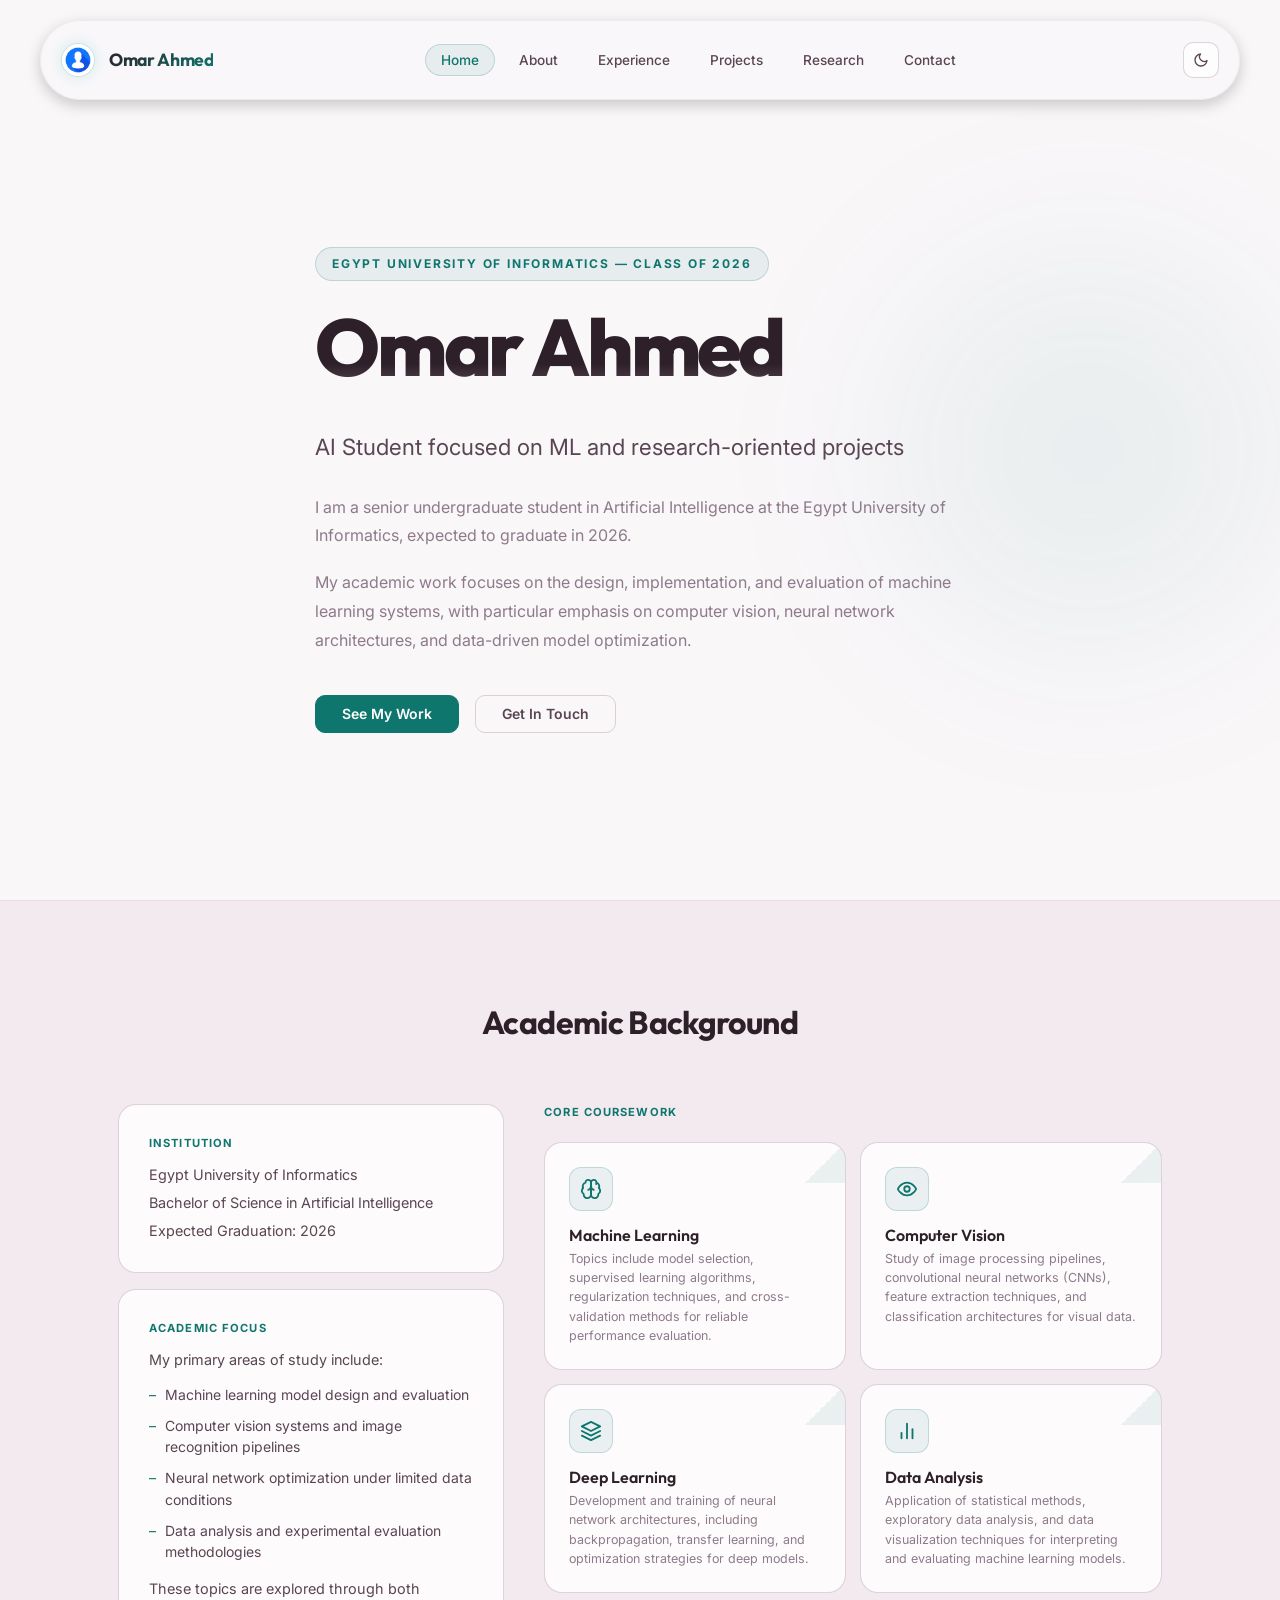
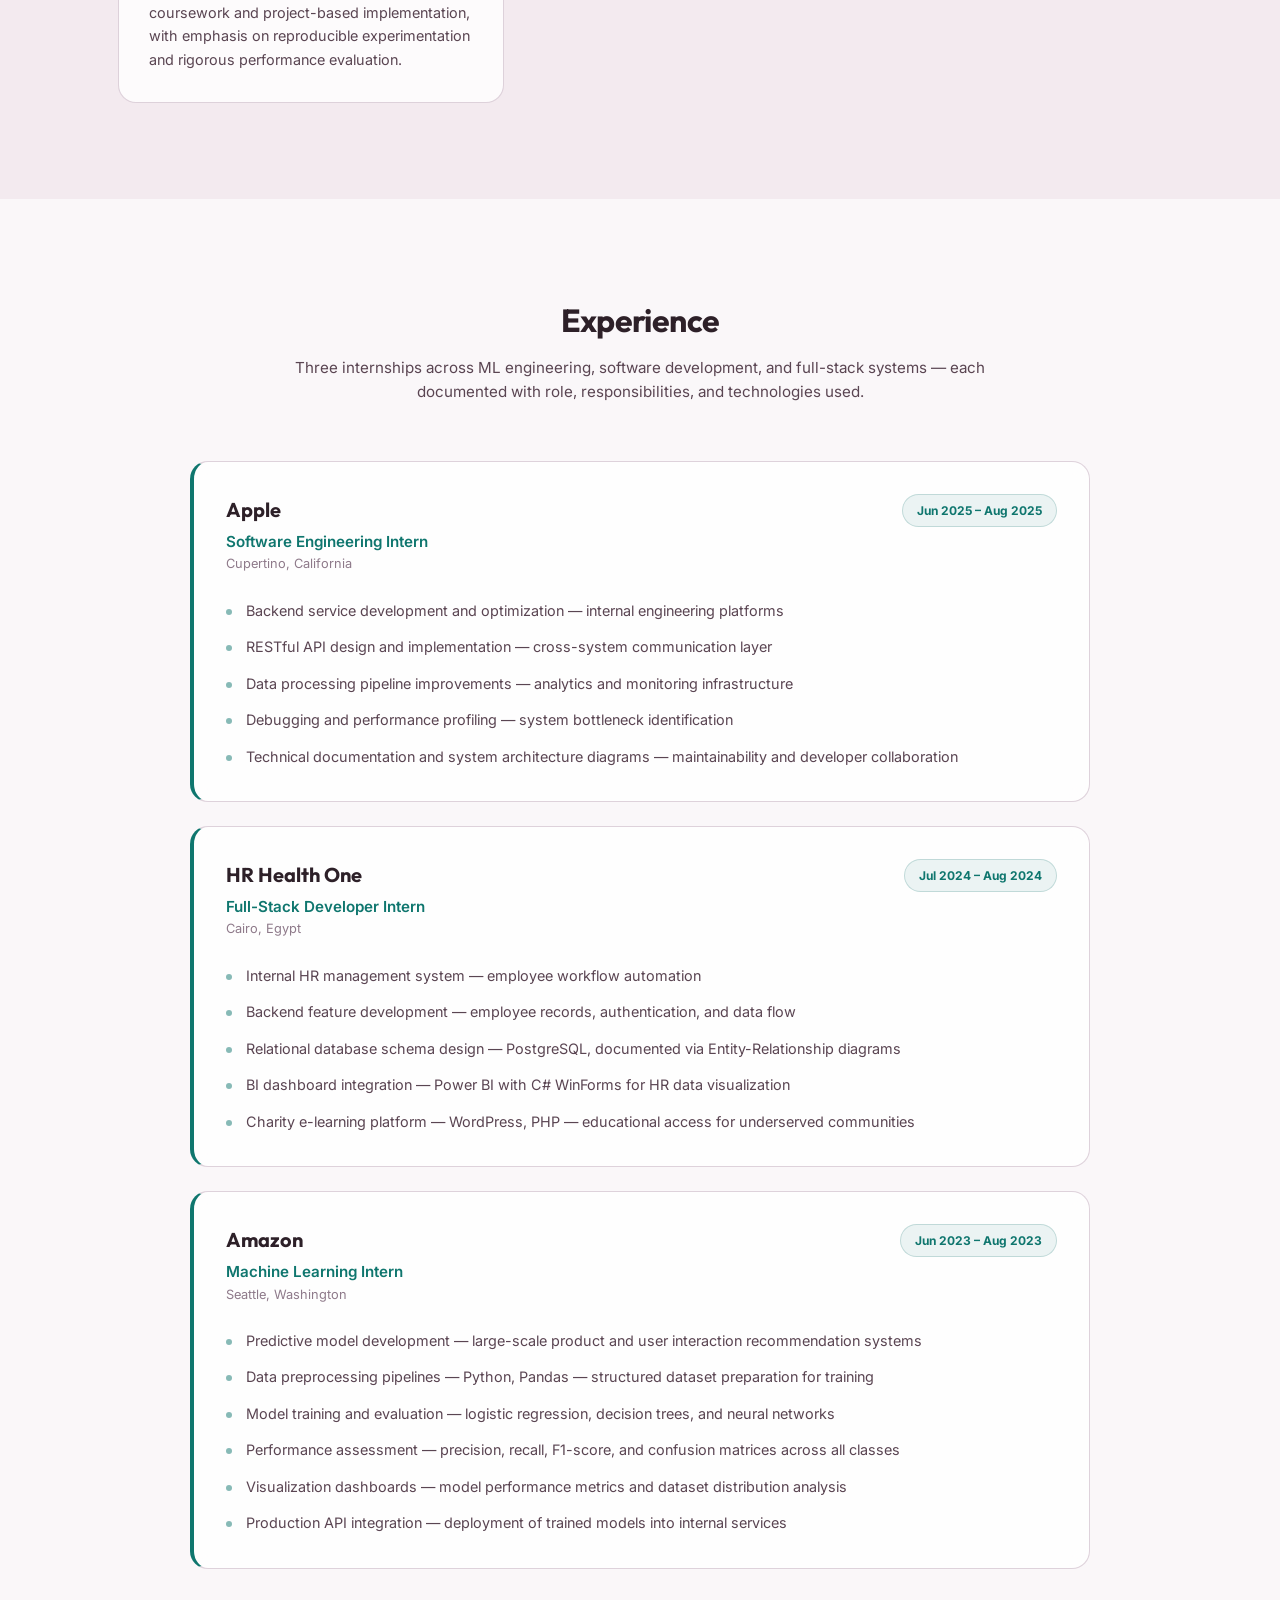
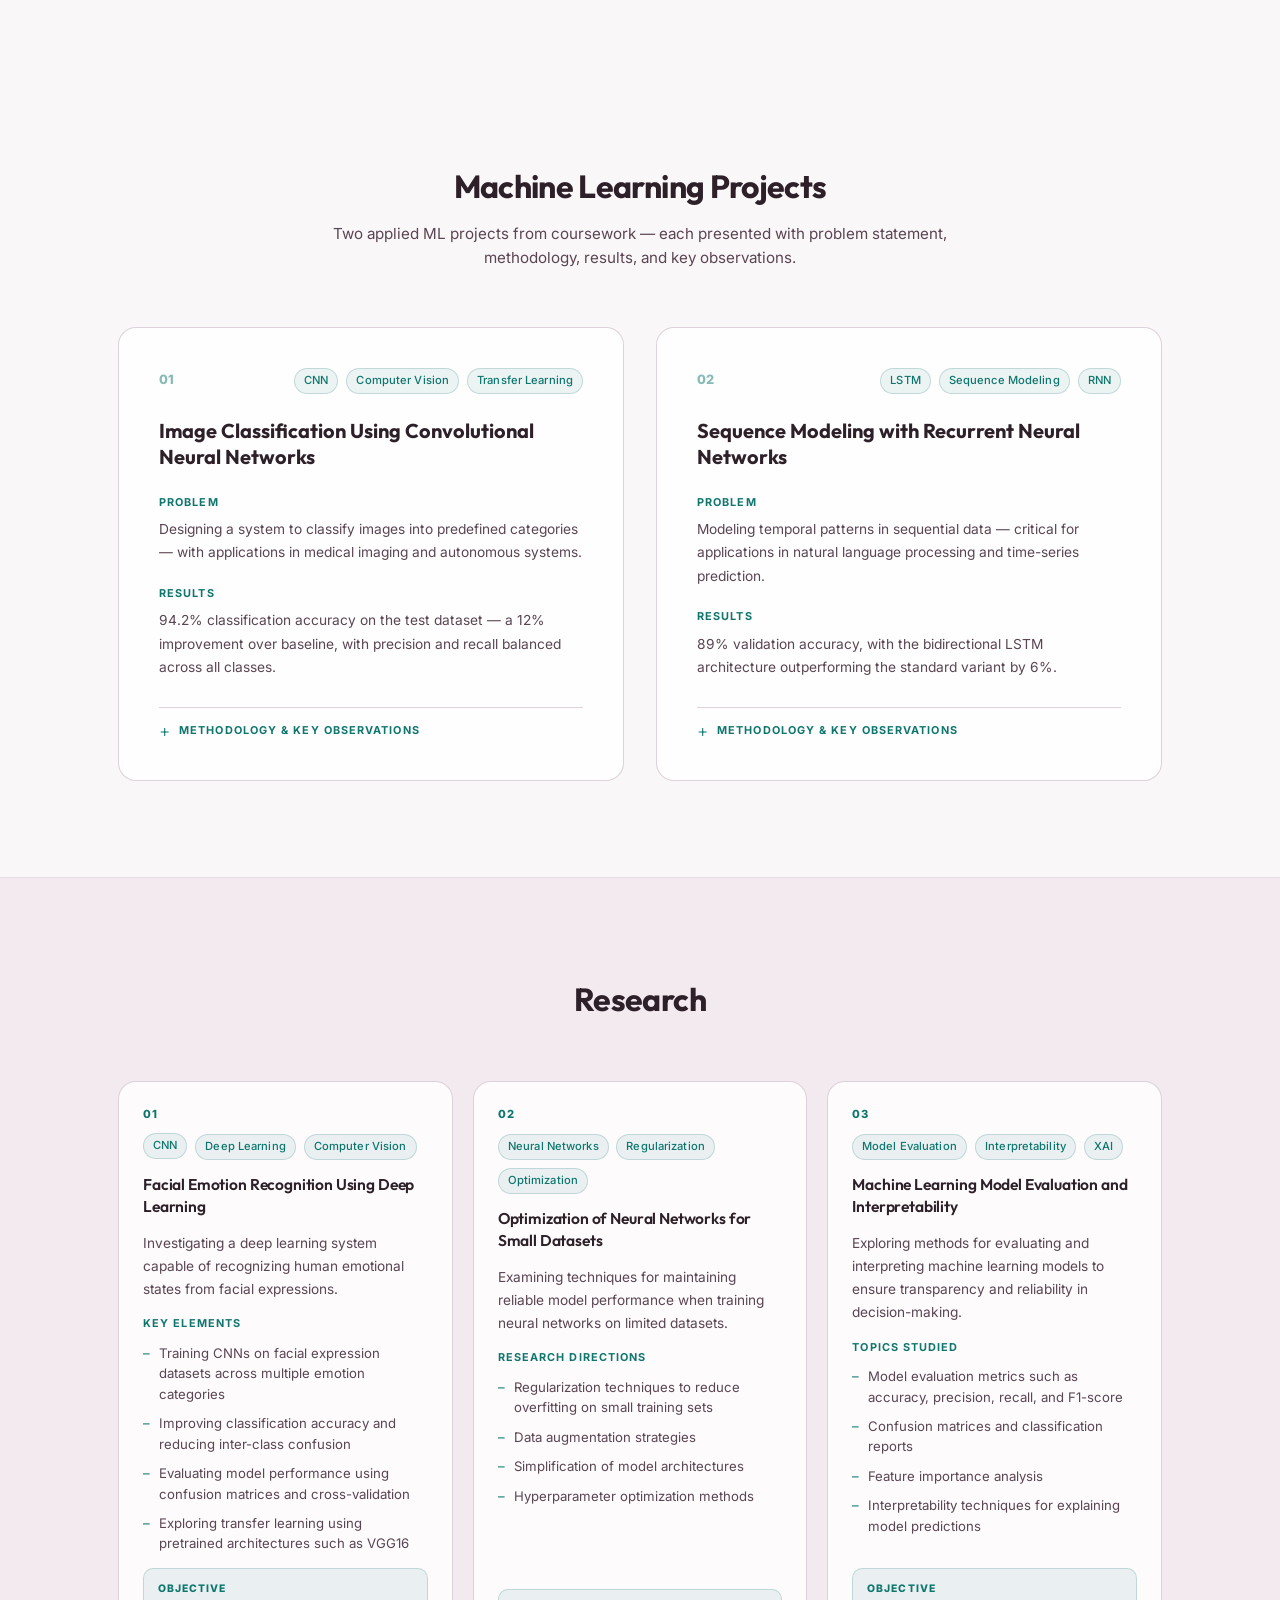
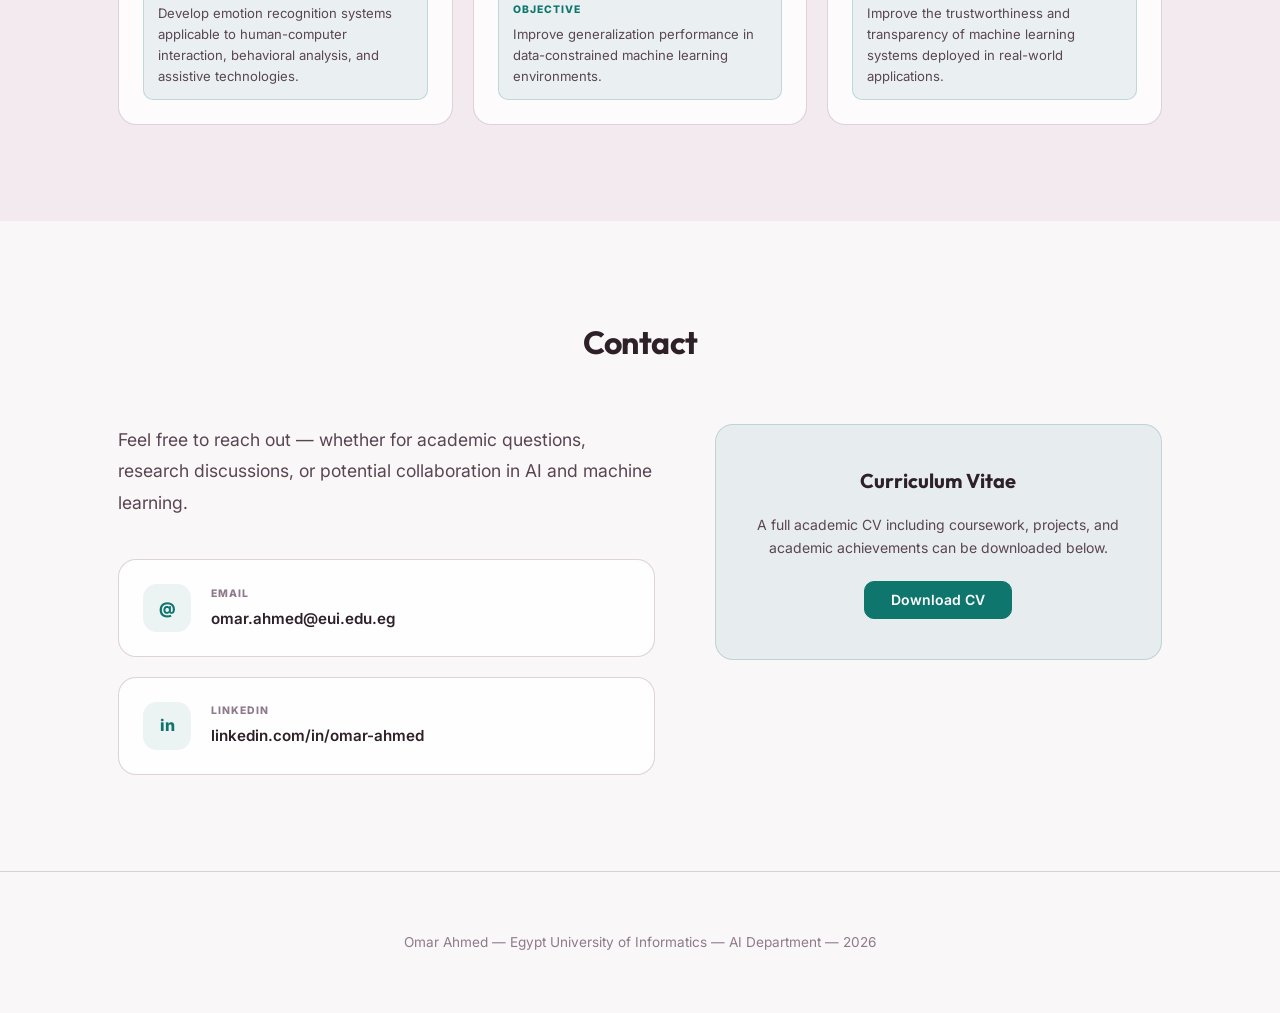
==== commit 075b2561: "Final portfolio: restructured content, details/summary for project cards, noun-first bullets" ====
--- a/index.html
+++ b/index.html
@@ -79,25 +79,16 @@
               <p class="eyebrow">Egypt University of Informatics &mdash; Class of 2026</p>
               <h1 class="hero-name">Omar Ahmed</h1>
             </div>
-            <div class="hero-avatar">
-              <img src="blue-circle-with-white-user_78370-4707.avif" alt="Omar Ahmed Profile Photo">
-            </div>
           </div>
-          <p class="hero-tagline">Introduction</p>
+          <p class="hero-tagline">AI Student focused on ML and research-oriented projects</p>
           <p class="hero-intro">
-            My name is Omar Ahmed, a senior undergraduate student in Artificial Intelligence
+            I am a senior undergraduate student in Artificial Intelligence
             at the Egypt University of Informatics, expected to graduate in 2026.
           </p>
           <p class="hero-intro">
             My academic work focuses on the design, implementation, and evaluation of machine learning
             systems, with particular emphasis on computer vision, neural network architectures,
             and data-driven model optimization.
-          </p>
-          <p class="hero-intro">
-            This portfolio presents a structured overview of my academic background, technical experience,
-            applied machine learning projects, and ongoing research interests. The objective is to
-            demonstrate both conceptual understanding and practical implementation of artificial
-            intelligence methods through coursework, research exploration, and industry experience.
           </p>
           <div class="hero-actions">
             <a href="#projects" class="btn btn-primary">See My Work</a>
@@ -209,88 +200,63 @@
       <div class="container">
         <header class="section-header">
           <h2 class="section-title">Experience</h2>
-          <p class="section-sub">This section outlines professional internships and technical contributions within
-            industry environments, demonstrating the application of artificial intelligence and software engineering
-            concepts in practical settings.</p>
+          <p class="section-sub">Three internships across ML engineering, software development, and full-stack systems — each documented with role, responsibilities, and technologies used.</p>
         </header>
 
         <div class="exp-list">
 
-          <article class="exp-card" style="--delay:0ms">
+          <article class="exp-card">
+            <div class="exp-head">
+              <div class="exp-info">
+                <h3 class="exp-company">Apple</h3>
+                <p class="exp-role">Software Engineering Intern</p>
+                <p class="exp-loc">Cupertino, California</p>
+              </div>
+              <span class="exp-period">Jun 2025 &ndash; Aug 2025</span>
+            </div>
+            <ul class="exp-bullets">
+              <li>Backend service development and optimization &mdash; internal engineering platforms</li>
+              <li>RESTful API design and implementation &mdash; cross-system communication layer</li>
+              <li>Data processing pipeline improvements &mdash; analytics and monitoring infrastructure</li>
+              <li>Debugging and performance profiling &mdash; system bottleneck identification</li>
+              <li>Technical documentation and system architecture diagrams &mdash; maintainability and developer collaboration</li>
+            </ul>
+          </article>
+
+          <article class="exp-card">
+            <div class="exp-head">
+              <div class="exp-info">
+                <h3 class="exp-company">HR Health One</h3>
+                <p class="exp-role">Full-Stack Developer Intern</p>
+                <p class="exp-loc">Cairo, Egypt</p>
+              </div>
+              <span class="exp-period">Jul 2024 &ndash; Aug 2024</span>
+            </div>
+            <ul class="exp-bullets">
+              <li>Internal HR management system &mdash; employee workflow automation</li>
+              <li>Backend feature development &mdash; employee records, authentication, and data flow</li>
+              <li>Relational database schema design &mdash; PostgreSQL, documented via Entity-Relationship diagrams</li>
+              <li>BI dashboard integration &mdash; Power BI with C# WinForms for HR data visualization</li>
+              <li>Charity e-learning platform &mdash; WordPress, PHP &mdash; educational access for underserved communities</li>
+            </ul>
+          </article>
+
+          <article class="exp-card">
             <div class="exp-head">
               <div class="exp-info">
                 <h3 class="exp-company">Amazon</h3>
                 <p class="exp-role">Machine Learning Intern</p>
                 <p class="exp-loc">Seattle, Washington</p>
               </div>
-              <span class="exp-period">Jun 2026 &ndash; Aug 2026</span>
-            </div>
-            <p class="exp-context">
-              During this internship, I collaborated with the machine learning engineering team
-              on predictive modeling systems used for recommendation algorithms.
-              Key contributions included:
-            </p>
+              <span class="exp-period">Jun 2023 &ndash; Aug 2023</span>
+            </div>
             <ul class="exp-bullets">
-              <li>Developing predictive models for recommendation systems operating on large-scale product and user
-                interaction data.</li>
-              <li>Implementing data preprocessing pipelines using Python and Pandas to prepare structured datasets for
-                training.</li>
-              <li>Training and evaluating machine learning models including logistic regression, decision trees, and
-                neural networks.</li>
-              <li>Conducting model evaluation using precision, recall, F1-score, and confusion matrices to ensure
-                balanced performance across classes.</li>
-              <li>Creating visualization dashboards for analyzing model performance and dataset distributions.</li>
-              <li>Assisting in the integration of trained models into production-level APIs for internal services.</li>
-            </ul>
-          </article>
-
-          <article class="exp-card" style="--delay:120ms">
-            <div class="exp-head">
-              <div class="exp-info">
-                <h3 class="exp-company">Apple</h3>
-                <p class="exp-role">Software Engineering Intern</p>
-                <p class="exp-loc">Cupertino, California</p>
-              </div>
-              <span class="exp-period">Jun 2025 &ndash; Aug 2025</span>
-            </div>
-            <p class="exp-context">
-              At Apple, I worked within the software engineering team to support the development
-              and optimization of backend services used by internal developer tools.
-              Key responsibilities included:
-            </p>
-            <ul class="exp-bullets">
-              <li>Developing and optimizing backend services supporting internal engineering platforms.</li>
-              <li>Designing and implementing RESTful APIs to facilitate communication between internal systems.</li>
-              <li>Improving data processing pipelines used for analytics and monitoring infrastructure.</li>
-              <li>Conducting debugging and performance profiling to identify system bottlenecks.</li>
-              <li>Producing technical documentation and system architecture diagrams to improve maintainability and
-                developer collaboration.</li>
-            </ul>
-          </article>
-
-          <article class="exp-card" style="--delay:240ms">
-            <div class="exp-head">
-              <div class="exp-info">
-                <h3 class="exp-company">HR Health One</h3>
-                <p class="exp-role">Full-Stack Developer Intern</p>
-                <p class="exp-loc">Cairo, Egypt</p>
-              </div>
-              <span class="exp-period">Jul 2024 &ndash; Aug 2024</span>
-            </div>
-            <p class="exp-context">
-              During this internship, I contributed to the development of internal enterprise
-              software systems and educational technology platforms.
-              Key contributions included:
-            </p>
-            <ul class="exp-bullets">
-              <li>Supporting the development of the company's internal HR management system used to automate employee
-                workflow processes.</li>
-              <li>Implementing backend features managing employee records, authentication, and system data flow.</li>
-              <li>Designing relational database schemas using PostgreSQL and documenting system architecture through
-                Entity-Relationship diagrams.</li>
-              <li>Integrating Power BI dashboards with C# WinForms applications to enable HR data visualization.</li>
-              <li>Developing an online charity e-learning platform using WordPress and PHP to provide educational
-                resources to underserved communities.</li>
+              <li>Predictive model development &mdash; large-scale product and user interaction recommendation systems</li>
+              <li>Data preprocessing pipelines &mdash; Python, Pandas &mdash; structured dataset preparation for training</li>
+              <li>Model training and evaluation &mdash; logistic regression, decision trees, and neural networks</li>
+              <li>Performance assessment &mdash; precision, recall, F1-score, and confusion matrices across all classes</li>
+              <li>Visualization dashboards &mdash; model performance metrics and dataset distribution analysis</li>
+              <li>Production API integration &mdash; deployment of trained models into internal services</li>
             </ul>
           </article>
 
@@ -303,8 +269,7 @@
       <div class="container">
         <header class="section-header">
           <h2 class="section-title">Machine Learning Projects</h2>
-          <p class="section-sub">This section presents applied machine learning projects completed as part of academic
-            coursework, demonstrating implementation of theoretical concepts in practical systems.</p>
+          <p class="section-sub">Two applied ML projects from coursework — each presented with problem statement, methodology, results, and key observations.</p>
         </header>
 
         <div class="projects-grid">
@@ -323,41 +288,32 @@
             <div class="project-body">
               <div class="detail">
                 <h4>Problem</h4>
-                <p>
-                  The objective of this project was to design a machine learning system capable of
-                  accurately classifying images into predefined categories &mdash; a fundamental problem
-                  in computer vision with applications in areas such as medical imaging and autonomous systems.
-                </p>
-              </div>
-              <div class="detail">
-                <h4>Methodology</h4>
-                <p>
-                  A convolutional neural network architecture was implemented using transfer learning
-                  with a pretrained ResNet-50 backbone. Key steps included:
-                </p>
-                <ul class="dash-list" style="margin-top: 10px;">
-                  <li>Applying data augmentation techniques to improve generalization</li>
-                  <li>Fine-tuning classification layers on the target dataset</li>
-                  <li>Implementing a structured training pipeline with validation monitoring</li>
-                </ul>
+                <p>Designing a system to classify images into predefined categories &mdash; with applications in medical imaging and autonomous systems.</p>
               </div>
               <div class="detail">
                 <h4>Results</h4>
-                <p>
-                  The final model achieved 94.2% classification accuracy on the test dataset,
-                  representing a 12% improvement over the baseline model. Precision and recall
-                  remained balanced across classes, indicating minimal classification bias.
-                </p>
-              </div>
-              <div class="detail">
-                <h4>Key Observations</h4>
-                <ul class="dash-list">
-                  <li>Transfer learning significantly reduced training time while maintaining strong predictive
-                    performance.</li>
-                  <li>Data augmentation proved essential for preventing overfitting when training data was limited.</li>
-                  <li>Evaluation metrics beyond accuracy were necessary to properly assess model behavior.</li>
-                </ul>
-              </div>
+                <p>94.2% classification accuracy on the test dataset &mdash; a 12% improvement over baseline, with precision and recall balanced across all classes.</p>
+              </div>
+              <details>
+                <summary>Methodology &amp; Key Observations</summary>
+                <div class="detail">
+                  <h4>Methodology</h4>
+                  <p>Transfer learning with a pretrained ResNet-50 backbone. Key steps included:</p>
+                  <ul class="dash-list" style="margin-top: 10px;">
+                    <li>Applying data augmentation techniques to improve generalization</li>
+                    <li>Fine-tuning classification layers on the target dataset</li>
+                    <li>Implementing a structured training pipeline with validation monitoring</li>
+                  </ul>
+                </div>
+                <div class="detail">
+                  <h4>Key Observations</h4>
+                  <ul class="dash-list">
+                    <li>Transfer learning significantly reduced training time while maintaining strong predictive performance</li>
+                    <li>Data augmentation proved essential for preventing overfitting when training data was limited</li>
+                    <li>Evaluation metrics beyond accuracy were necessary to properly assess model behavior</li>
+                  </ul>
+                </div>
+              </details>
             </div>
           </article>
 
@@ -375,38 +331,32 @@
             <div class="project-body">
               <div class="detail">
                 <h4>Problem</h4>
-                <p>
-                  This project explored the challenge of modeling temporal patterns in sequential data,
-                  which is critical in applications such as natural language processing and time-series prediction.
-                </p>
-              </div>
-              <div class="detail">
-                <h4>Methodology</h4>
-                <p>
-                  A recurrent neural network architecture was developed using Long Short-Term Memory (LSTM) units.
-                  The training process included:
-                </p>
-                <ul class="dash-list" style="margin-top: 10px;">
-                  <li>Use of pretrained embeddings</li>
-                  <li>Dropout regularization to reduce overfitting</li>
-                  <li>Comparison between standard and bidirectional LSTM architectures</li>
-                </ul>
+                <p>Modeling temporal patterns in sequential data &mdash; critical for applications in natural language processing and time-series prediction.</p>
               </div>
               <div class="detail">
                 <h4>Results</h4>
-                <p>
-                  The model achieved 89% validation accuracy, with the bidirectional architecture
-                  outperforming the standard LSTM by 6%.
-                </p>
-              </div>
-              <div class="detail">
-                <h4>Key Observations</h4>
-                <ul class="dash-list">
-                  <li>Careful data preprocessing had a significant impact on model performance.</li>
-                  <li>Hyperparameter tuning required systematic experimentation rather than heuristic selection.</li>
-                  <li>Bidirectional architectures improved contextual understanding in sequential tasks.</li>
-                </ul>
-              </div>
+                <p>89% validation accuracy, with the bidirectional LSTM architecture outperforming the standard variant by 6%.</p>
+              </div>
+              <details>
+                <summary>Methodology &amp; Key Observations</summary>
+                <div class="detail">
+                  <h4>Methodology</h4>
+                  <p>LSTM-based RNN architecture. The training process included:</p>
+                  <ul class="dash-list" style="margin-top: 10px;">
+                    <li>Use of pretrained embeddings</li>
+                    <li>Dropout regularization to reduce overfitting</li>
+                    <li>Comparison between standard and bidirectional LSTM architectures</li>
+                  </ul>
+                </div>
+                <div class="detail">
+                  <h4>Key Observations</h4>
+                  <ul class="dash-list">
+                    <li>Careful data preprocessing had a significant impact on model performance</li>
+                    <li>Hyperparameter tuning required systematic experimentation rather than heuristic selection</li>
+                    <li>Bidirectional architectures improved contextual understanding in sequential tasks</li>
+                  </ul>
+                </div>
+              </details>
             </div>
           </article>
 
@@ -419,27 +369,7 @@
       <div class="container">
         <header class="section-header">
           <h2 class="section-title">Research</h2>
-          <p class="section-sub">This section outlines academic research interests and exploratory projects related to
-            artificial intelligence and machine learning.</p>
         </header>
-
-        <!-- Research overview -->
-        <div class="research-overview">
-          <div class="info-card">
-            <h3 class="card-label">Research Overview</h3>
-            <p>
-              My research interests focus on the <strong>practical performance and interpretability
-                of machine learning systems</strong>, particularly when applied to complex real-world datasets.
-              Areas of interest include:
-            </p>
-            <div class="tag-row" style="margin-top: 16px;">
-              <span class="tag">Machine Learning Optimization</span>
-              <span class="tag">Computer Vision Systems</span>
-              <span class="tag">Neural Network Architectures</span>
-              <span class="tag">Model Interpretability and Evaluation</span>
-            </div>
-          </div>
-        </div>
 
         <!-- Research project cards -->
         <div class="research-cards">
@@ -455,10 +385,7 @@
               </div>
             </div>
             <h3 class="rcard-title">Facial Emotion Recognition Using Deep Learning</h3>
-            <p class="rcard-desc">
-              This research investigates the development of a deep learning system capable
-              of recognizing human emotional states from facial expressions.
-            </p>
+            <p class="rcard-desc">Investigating a deep learning system capable of recognizing human emotional states from facial expressions.</p>
             <h4 class="rcard-sublabel">Key Elements</h4>
             <ul class="dash-list">
               <li>Training CNNs on facial expression datasets across multiple emotion categories</li>
@@ -468,8 +395,7 @@
             </ul>
             <div class="rcard-goal">
               <span class="rcard-goal-label">Objective</span>
-              <p>Develop emotion recognition systems applicable to human-computer interaction, behavioral analysis, and
-                assistive technologies.</p>
+              <p>Develop emotion recognition systems applicable to human-computer interaction, behavioral analysis, and assistive technologies.</p>
             </div>
           </article>
 
@@ -484,10 +410,7 @@
               </div>
             </div>
             <h3 class="rcard-title">Optimization of Neural Networks for Small Datasets</h3>
-            <p class="rcard-desc">
-              This research examines techniques for maintaining reliable model performance
-              when training neural networks on limited datasets.
-            </p>
+            <p class="rcard-desc">Examining techniques for maintaining reliable model performance when training neural networks on limited datasets.</p>
             <h4 class="rcard-sublabel">Research Directions</h4>
             <ul class="dash-list">
               <li>Regularization techniques to reduce overfitting on small training sets</li>
@@ -512,10 +435,7 @@
               </div>
             </div>
             <h3 class="rcard-title">Machine Learning Model Evaluation and Interpretability</h3>
-            <p class="rcard-desc">
-              This research explores methods for evaluating and interpreting machine learning models,
-              ensuring transparency and reliability in algorithmic decision-making.
-            </p>
+            <p class="rcard-desc">Exploring methods for evaluating and interpreting machine learning models to ensure transparency and reliability in decision-making.</p>
             <h4 class="rcard-sublabel">Topics Studied</h4>
             <ul class="dash-list">
               <li>Model evaluation metrics such as accuracy, precision, recall, and F1-score</li>
@@ -525,8 +445,7 @@
             </ul>
             <div class="rcard-goal">
               <span class="rcard-goal-label">Objective</span>
-              <p>Improve the trustworthiness and transparency of machine learning systems deployed in real-world
-                applications.</p>
+              <p>Improve the trustworthiness and transparency of machine learning systems deployed in real-world applications.</p>
             </div>
           </article>
 
@@ -544,8 +463,8 @@
         <div class="contact-grid">
           <div class="contact-left">
             <p class="contact-intro">
-              I welcome communication from professors, academic researchers, and potential
-              collaborators interested in artificial intelligence and machine learning research.
+              Feel free to reach out — whether for academic questions, research discussions,
+              or potential collaboration in AI and machine learning.
             </p>
             <div class="contact-list">
               <a href="mailto:omar.ahmed@eui.edu.eg" class="contact-item">
@@ -592,4 +511,4 @@
   <script src="script.js"></script>
 </body>
 
-</html>+</html>
--- a/styles.css
+++ b/styles.css
@@ -984,6 +984,53 @@
   color: var(--text-sec);
   line-height: 1.65;
   margin-bottom: 22px;
+}
+
+/* ── Details / Summary (project cards) ───────────────────── */
+.project-card details {
+  margin-top: 8px;
+  border-top: 1px solid var(--border);
+}
+
+.project-card details summary {
+  font-size: 0.68rem;
+  font-weight: 700;
+  letter-spacing: 0.1em;
+  text-transform: uppercase;
+  color: var(--accent);
+  cursor: pointer;
+  list-style: none;
+  display: flex;
+  align-items: center;
+  gap: 8px;
+  padding: 14px 0 0;
+  transition: opacity var(--t);
+  user-select: none;
+}
+
+.project-card details summary::-webkit-details-marker {
+  display: none;
+}
+
+.project-card details summary::before {
+  content: '+';
+  font-size: 1.1rem;
+  font-weight: 300;
+  line-height: 1;
+  color: var(--accent);
+  transition: transform var(--t);
+}
+
+.project-card details[open] summary::before {
+  content: '\2212';
+}
+
+.project-card details summary:hover {
+  opacity: 0.75;
+}
+
+.project-card details .detail {
+  padding-top: 20px;
 }
 
 /* ── Footer ───────────────────────────────────────────────── */
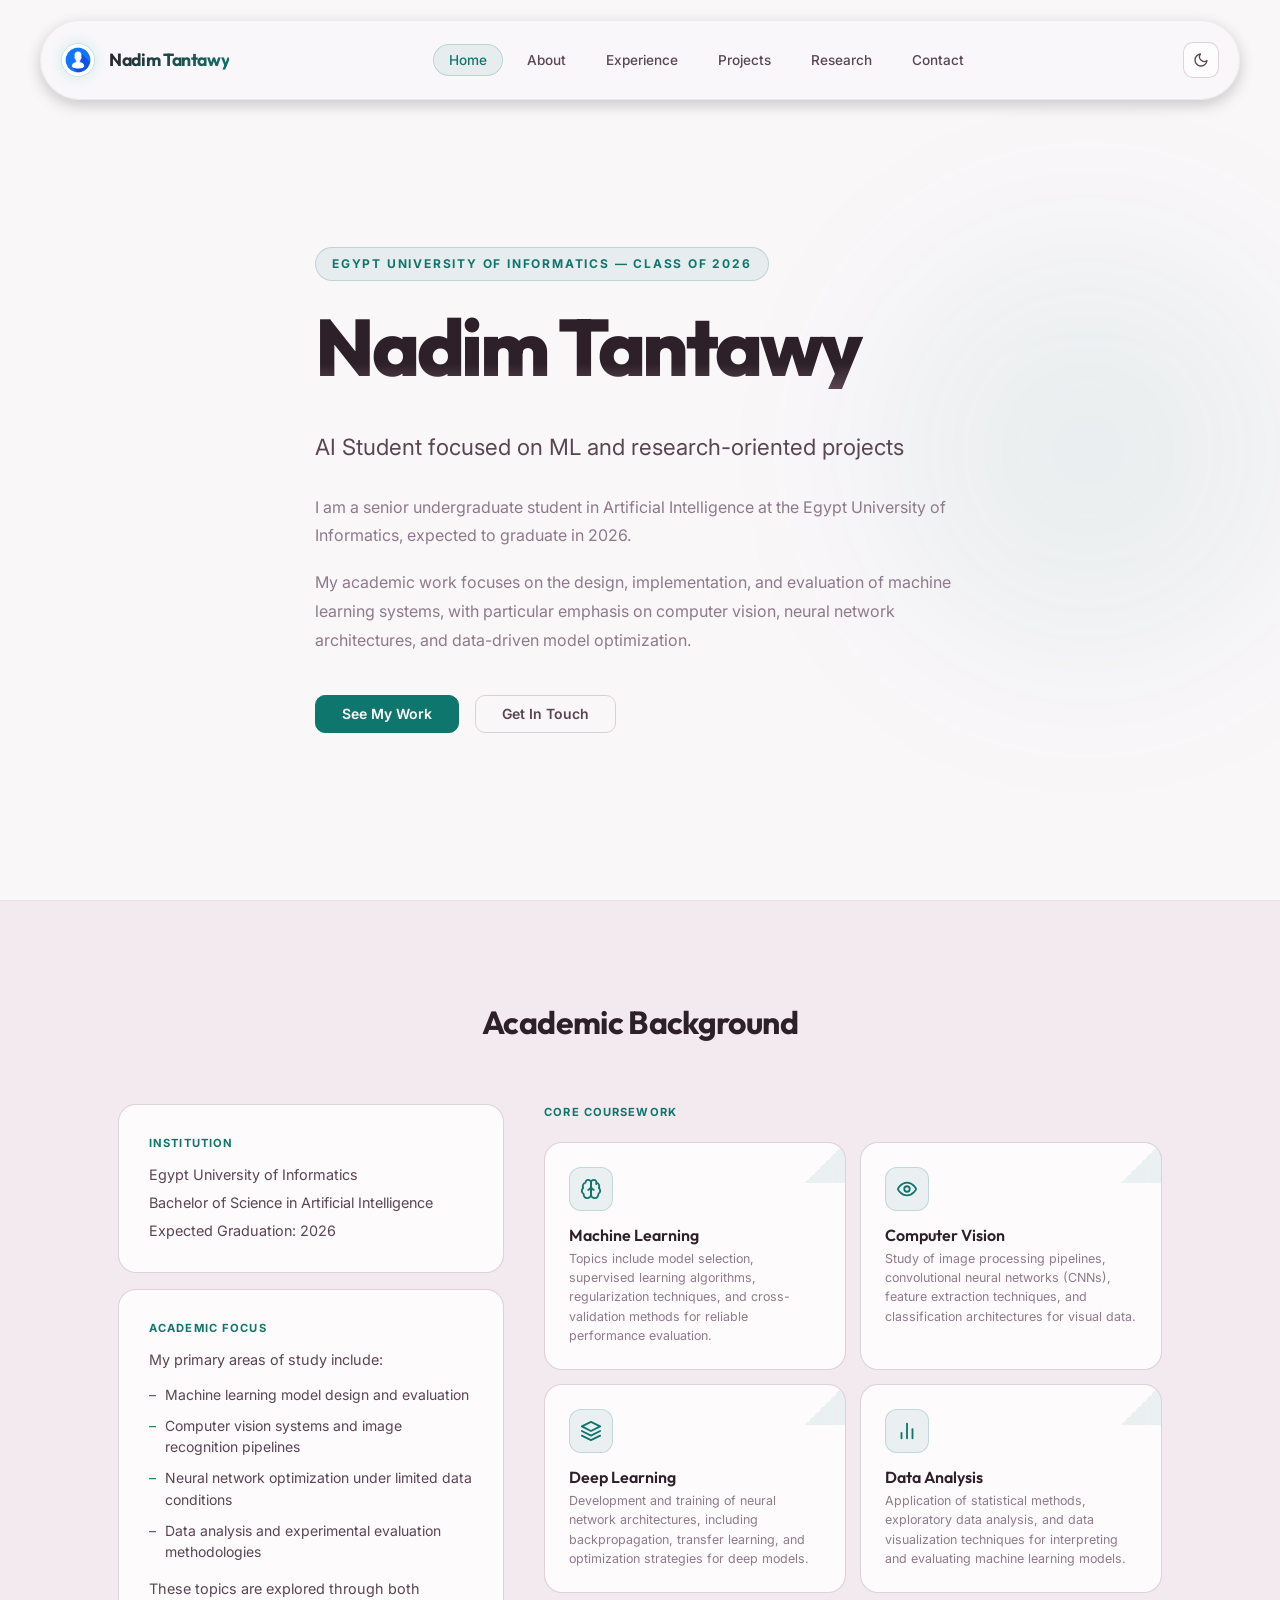
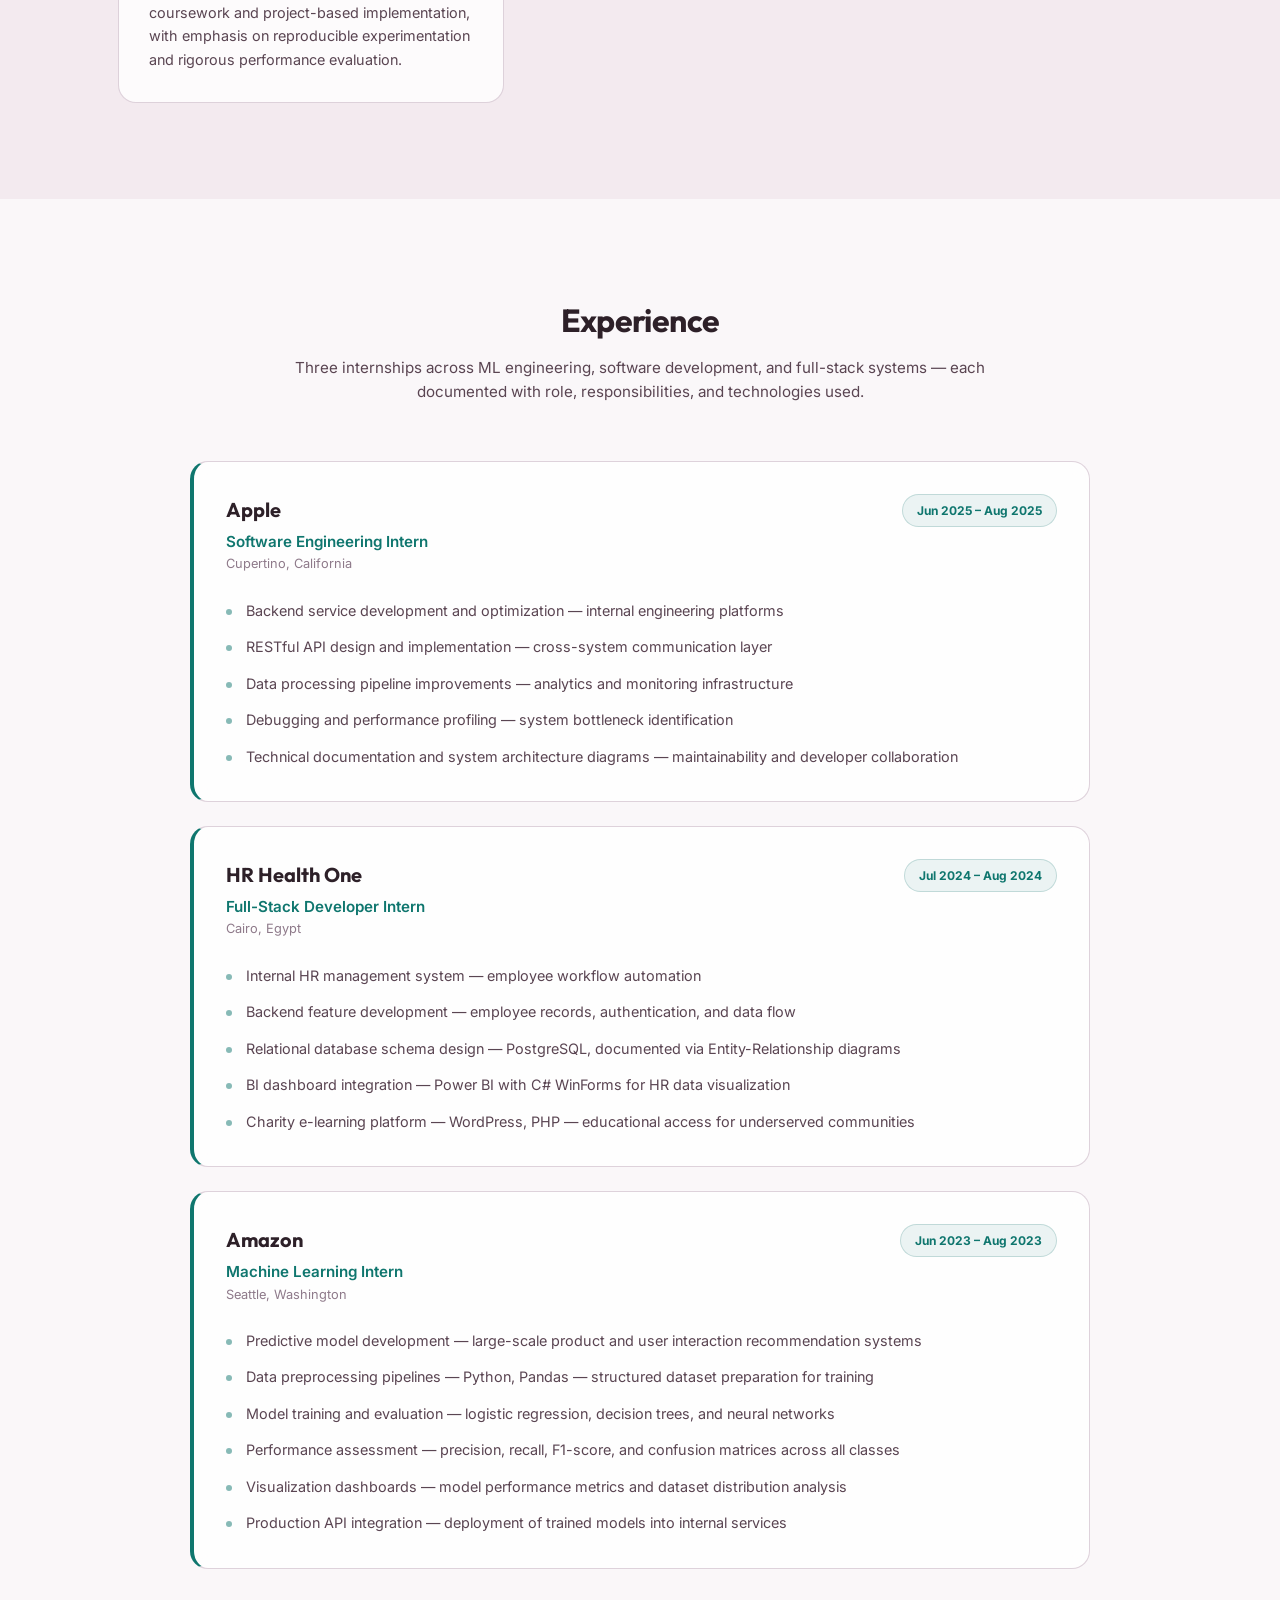
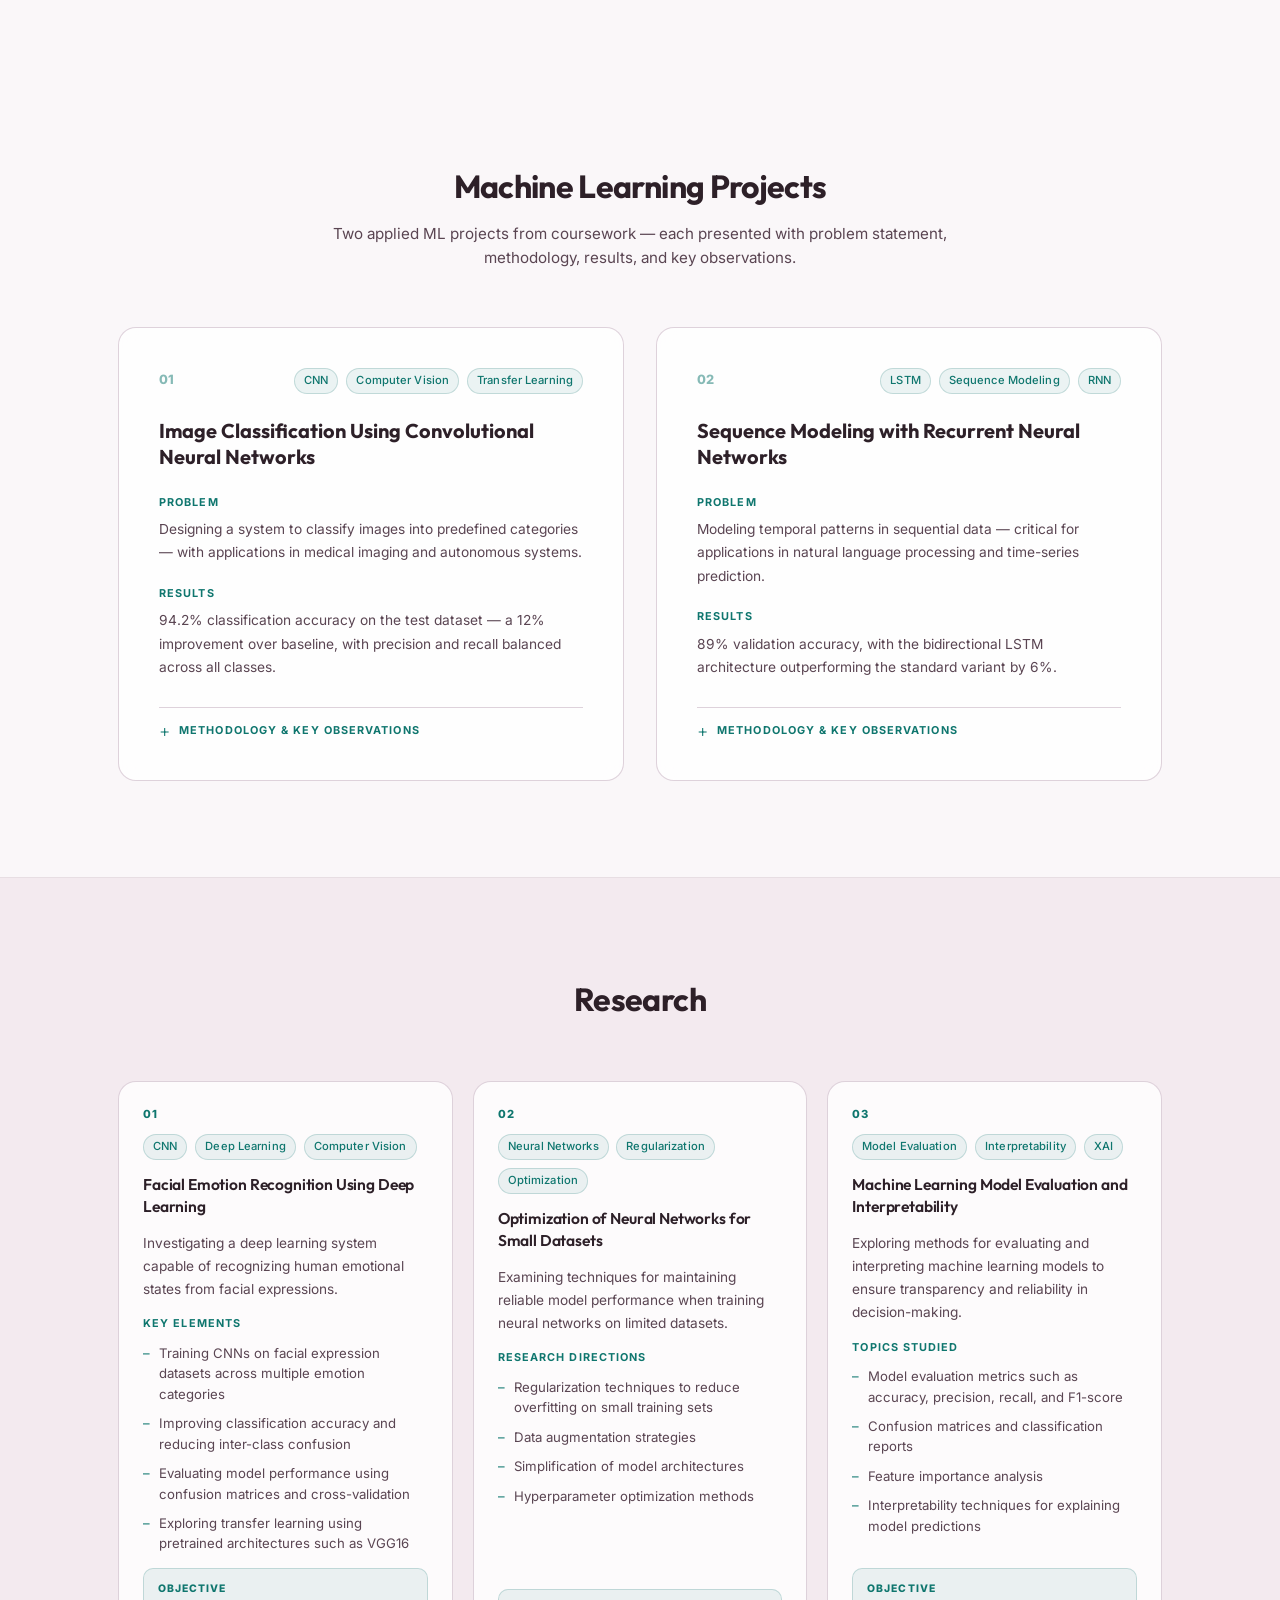
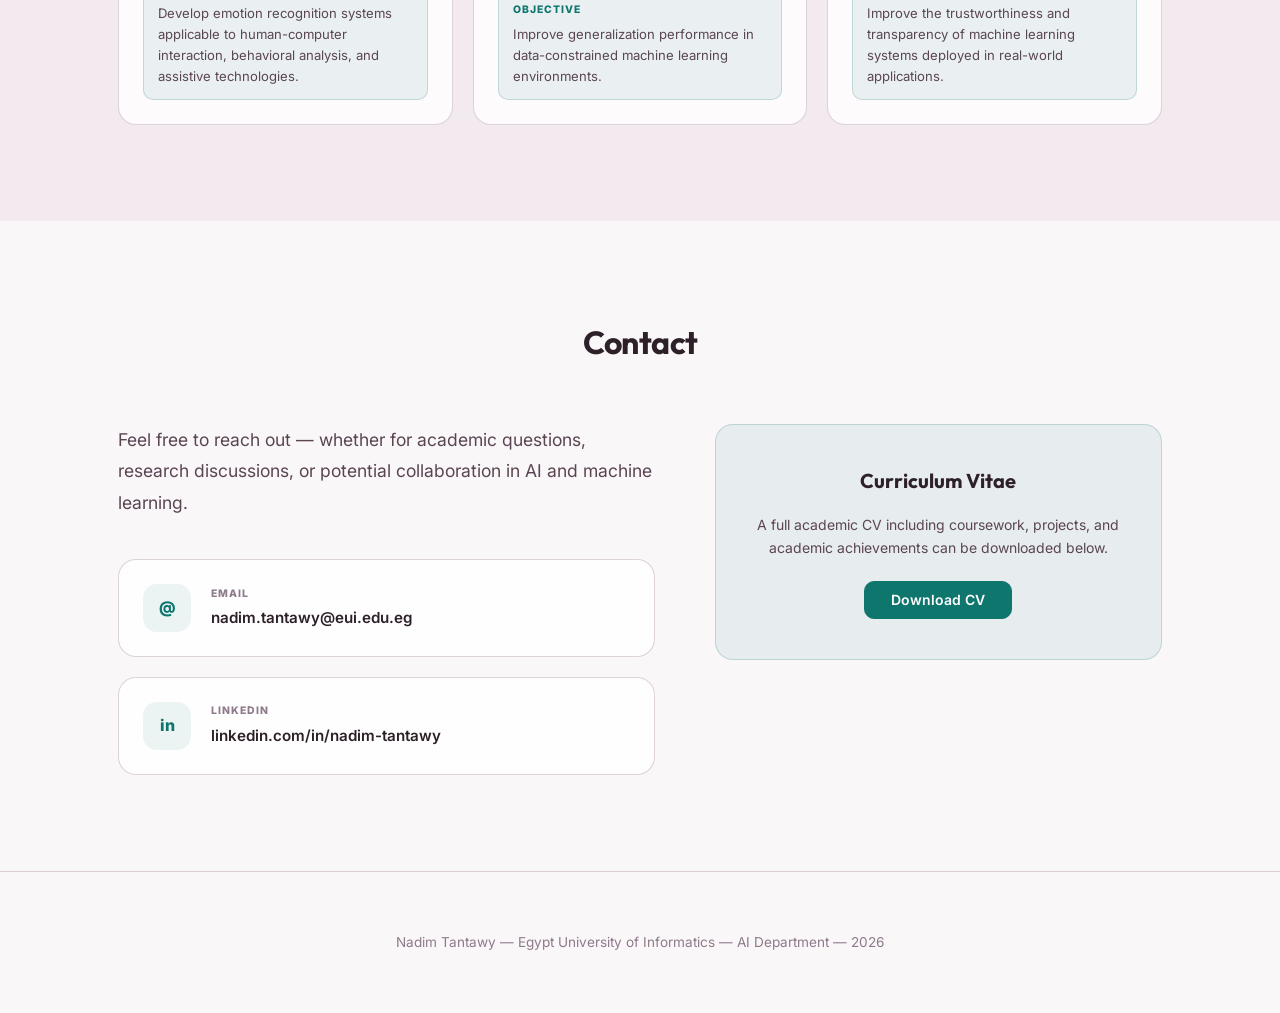
==== commit 70008390: "Final portfolio: restructured content, details/summary for project cards, noun-first bullets, update" ====
--- a/index.html
+++ b/index.html
@@ -5,8 +5,8 @@
   <meta charset="UTF-8" />
   <meta name="viewport" content="width=device-width, initial-scale=1.0" />
   <meta name="description"
-    content="Academic portfolio of Omar Ahmed, senior AI student specializing in Machine Learning and Computer Vision at Egypt University of Informatics." />
-  <title>Omar Ahmed — AI Portfolio</title>
+    content="Academic portfolio of Nadim Tantawy, senior AI student specializing in Machine Learning and Computer Vision at Egypt University of Informatics." />
+  <title>Nadim Tantawy — AI Portfolio</title>
   <link rel="preconnect" href="https://fonts.googleapis.com" />
   <link rel="preconnect" href="https://fonts.gstatic.com" crossorigin />
   <link
@@ -30,8 +30,8 @@
     <div class="nav-container">
       <a href="#home" class="nav-brand">
         <div class="brand-wrapper">
-          <img src="blue-circle-with-white-user_78370-4707.avif" alt="Omar Ahmed Profile" class="nav-avatar">
-          <span class="brand-name">Omar Ahmed</span>
+          <img src="blue-circle-with-white-user_78370-4707.avif" alt="Nadim Tantawy Profile" class="nav-avatar">
+          <span class="brand-name">Nadim Tantawy</span>
         </div>
       </a>
       <nav class="nav-menu" id="navMenu" aria-label="Main navigation">
@@ -77,7 +77,7 @@
           <div class="hero-header">
             <div class="hero-text">
               <p class="eyebrow">Egypt University of Informatics &mdash; Class of 2026</p>
-              <h1 class="hero-name">Omar Ahmed</h1>
+              <h1 class="hero-name">Nadim Tantawy</h1>
             </div>
           </div>
           <p class="hero-tagline">AI Student focused on ML and research-oriented projects</p>
@@ -467,19 +467,19 @@
               or potential collaboration in AI and machine learning.
             </p>
             <div class="contact-list">
-              <a href="mailto:omar.ahmed@eui.edu.eg" class="contact-item">
+              <a href="mailto:nadim.tantawy@eui.edu.eg" class="contact-item">
                 <div class="contact-icon" aria-hidden="true">@</div>
                 <div>
                   <p class="contact-label">Email</p>
-                  <p class="contact-val">omar.ahmed@eui.edu.eg</p>
+                  <p class="contact-val">nadim.tantawy@eui.edu.eg</p>
                 </div>
               </a>
-              <a href="https://linkedin.com/in/omar-ahmed" target="_blank" rel="noopener noreferrer"
+              <a href="https://linkedin.com/in/nadim-tantawy" target="_blank" rel="noopener noreferrer"
                 class="contact-item">
                 <div class="contact-icon" aria-hidden="true">in</div>
                 <div>
                   <p class="contact-label">LinkedIn</p>
-                  <p class="contact-val">linkedin.com/in/omar-ahmed</p>
+                  <p class="contact-val">linkedin.com/in/nadim-tantawy</p>
                 </div>
               </a>
             </div>
@@ -504,7 +504,7 @@
   <!-- ===================== FOOTER ===================== -->
   <footer class="footer">
     <div class="container">
-      <p>Omar Ahmed &mdash; Egypt University of Informatics &mdash; AI Department &mdash; 2026</p>
+      <p>Nadim Tantawy &mdash; Egypt University of Informatics &mdash; AI Department &mdash; 2026</p>
     </div>
   </footer>
 
--- a/styles.css
+++ b/styles.css
@@ -1,5 +1,5 @@
 /* ============================================================
-   OMAR AHMED — ACADEMIC PORTFOLIO
+   NADIM TANTAWY — ACADEMIC PORTFOLIO
    styles.css  (V2 UI + Amber palette + Updated content)
    ============================================================ */
 
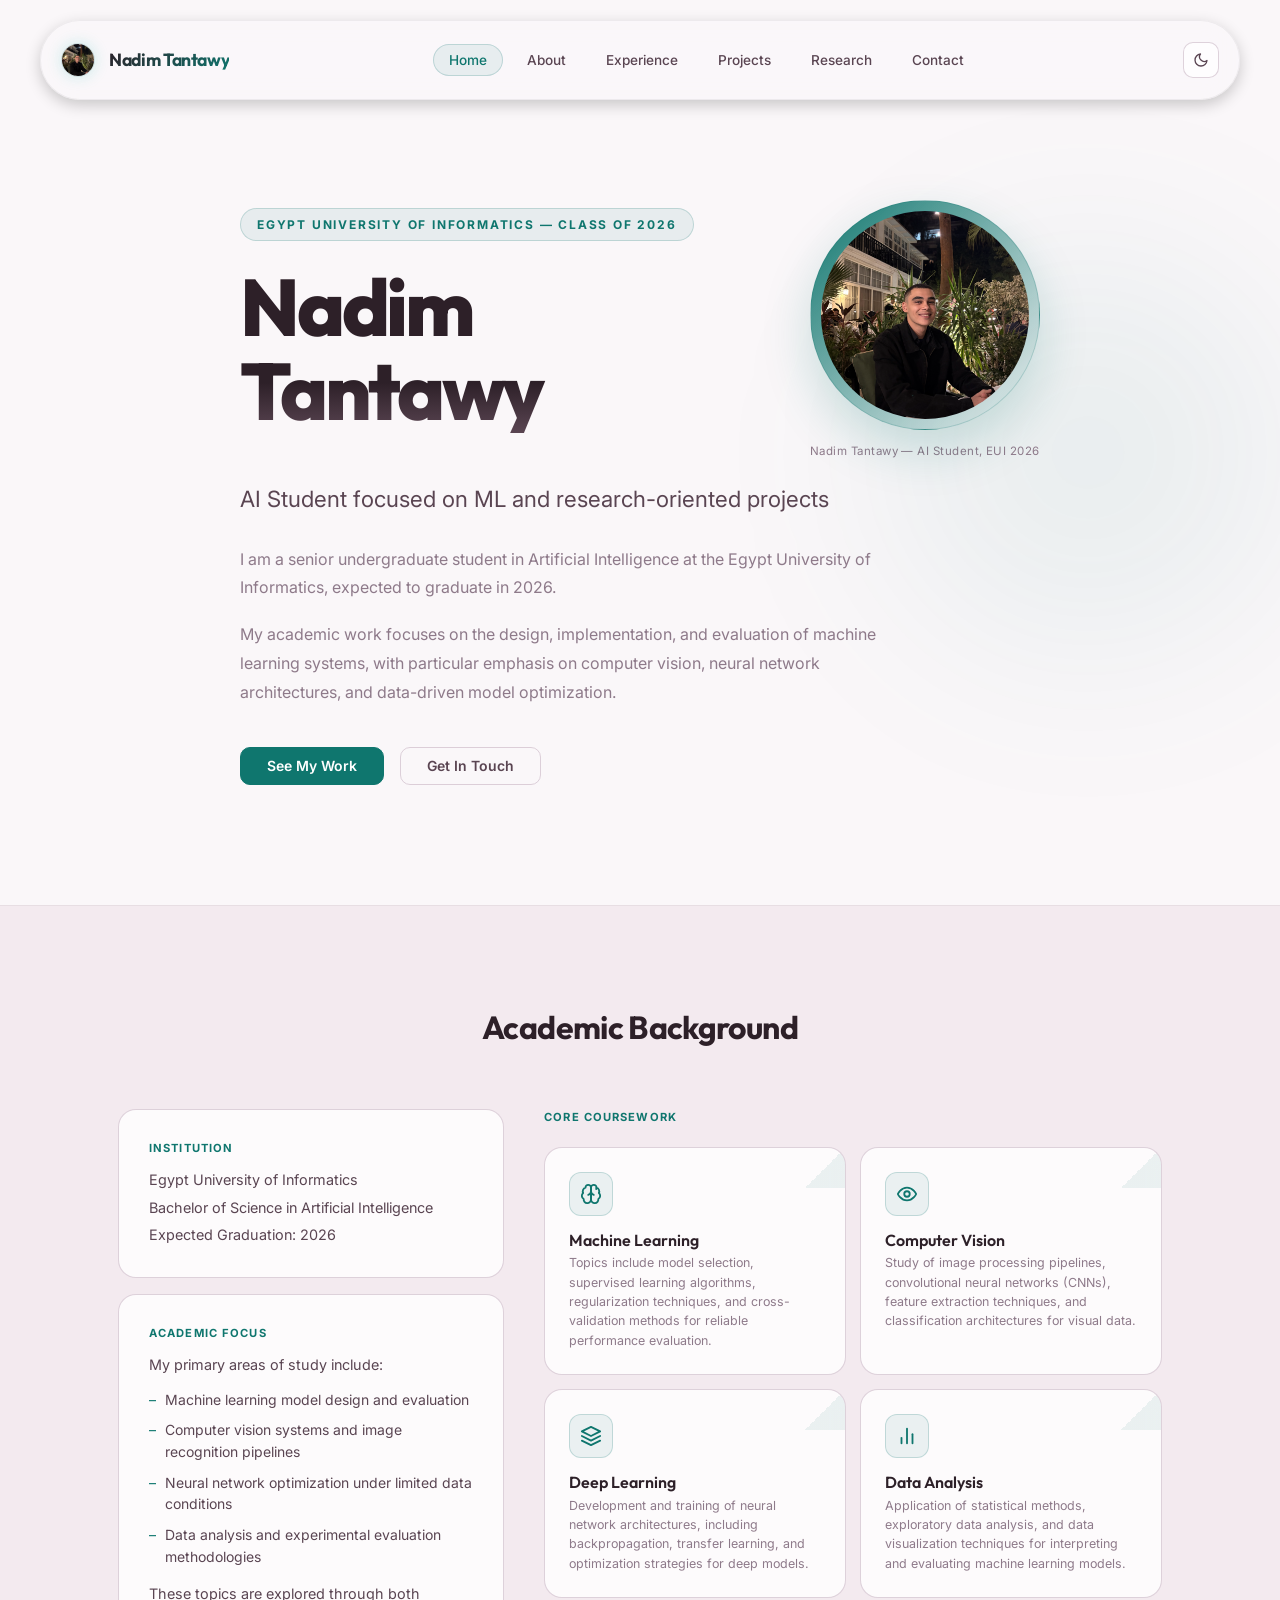
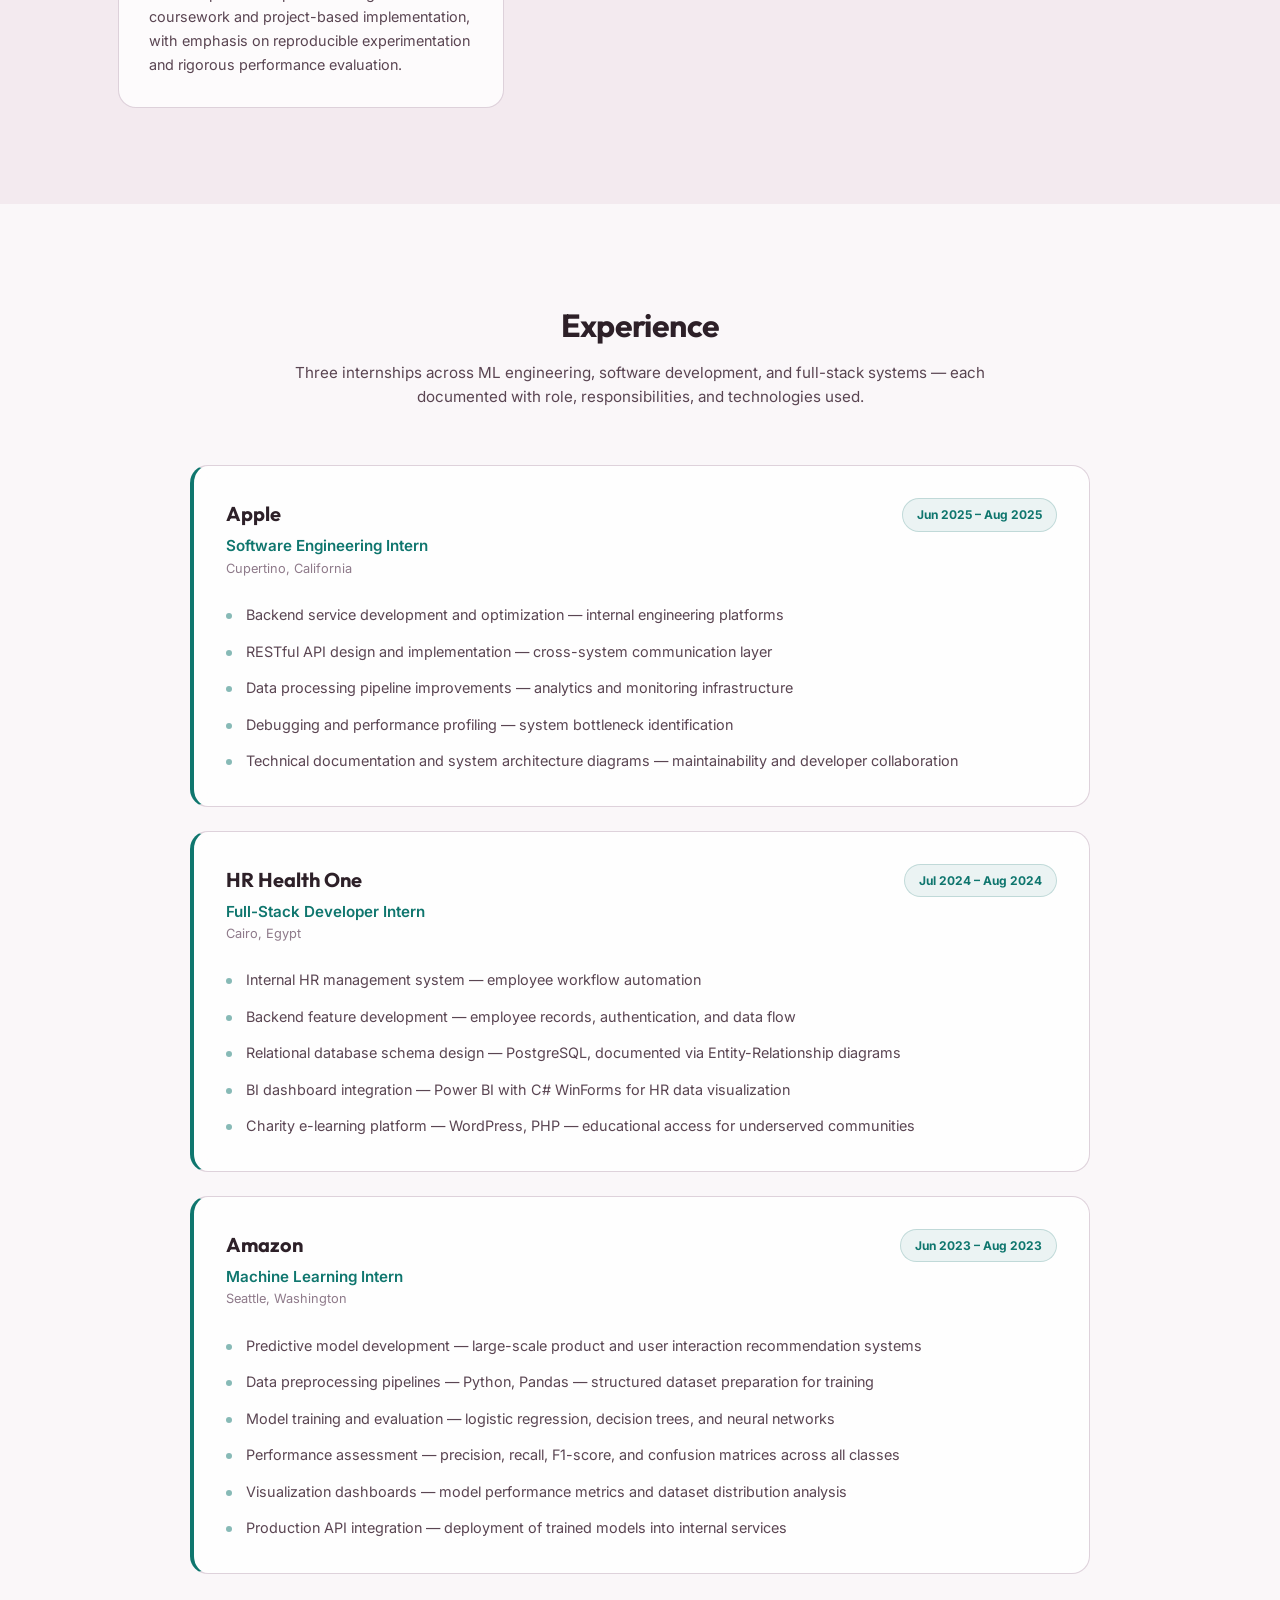
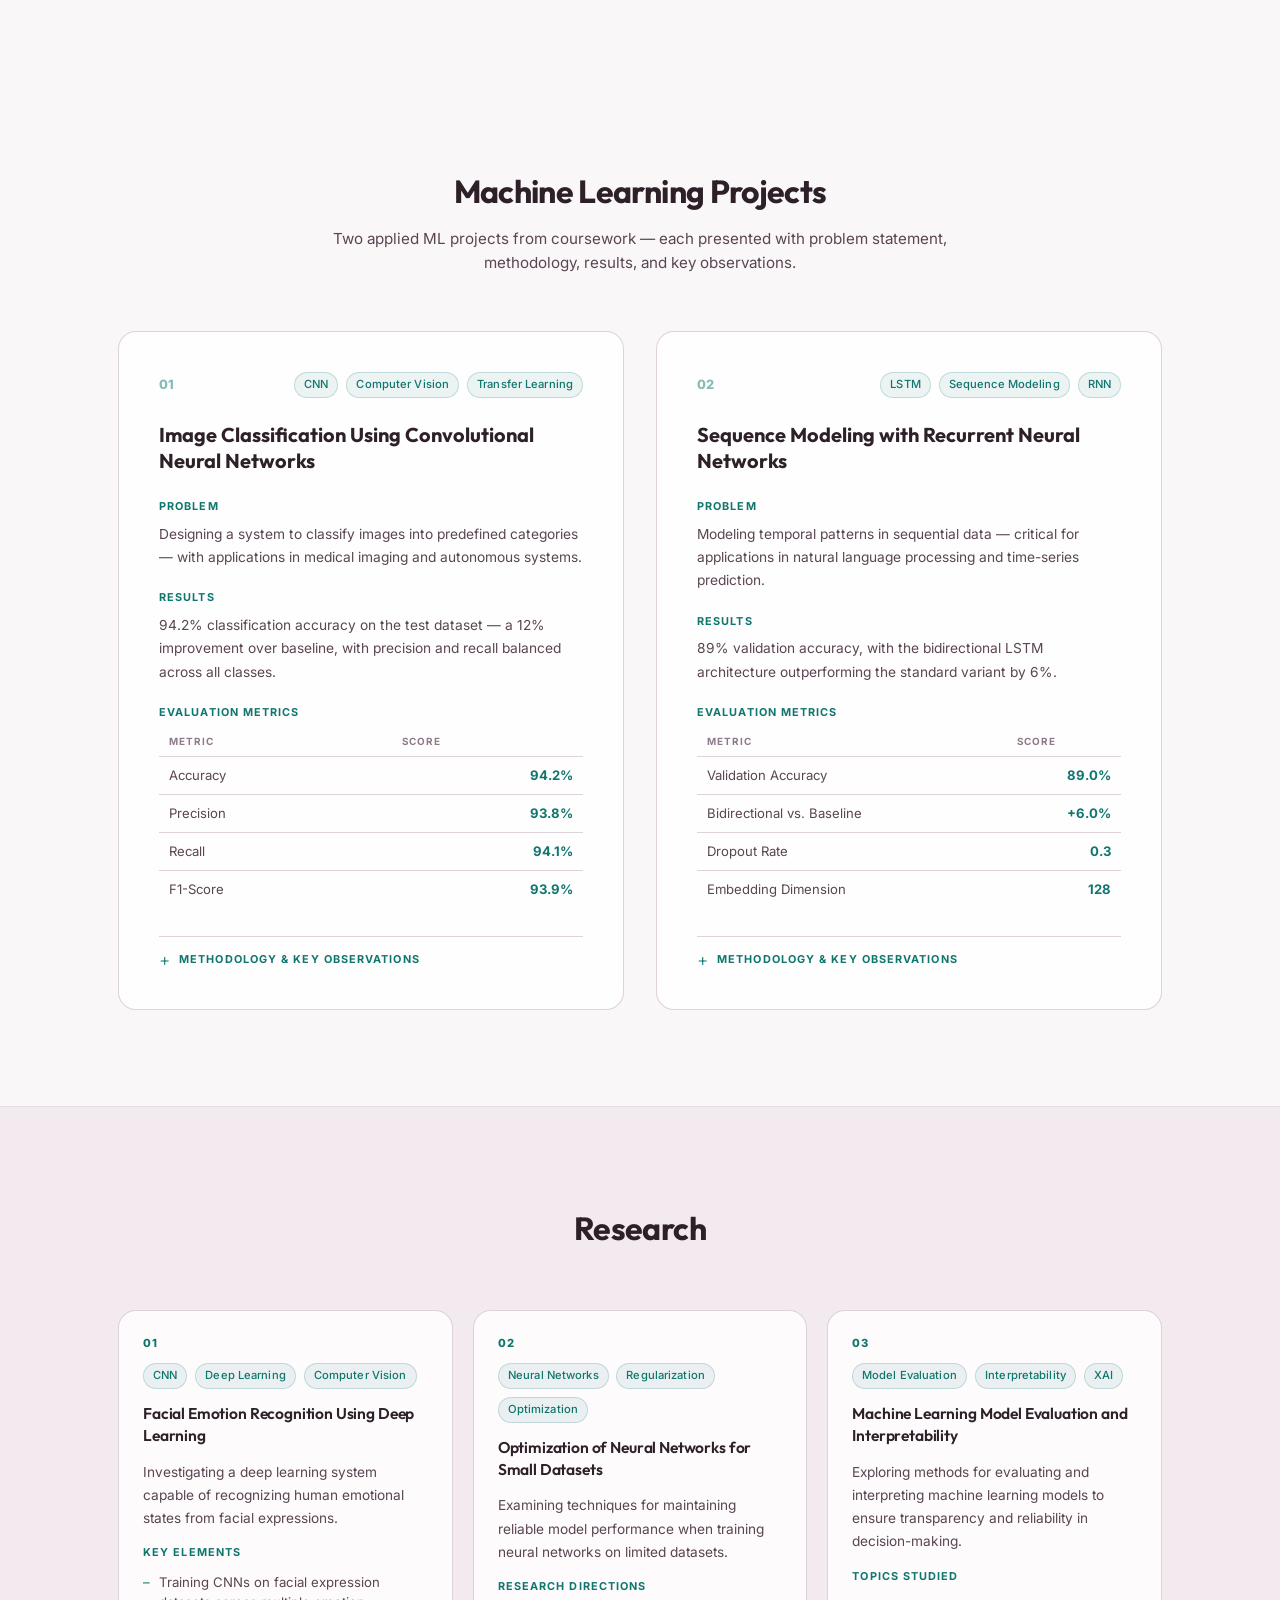
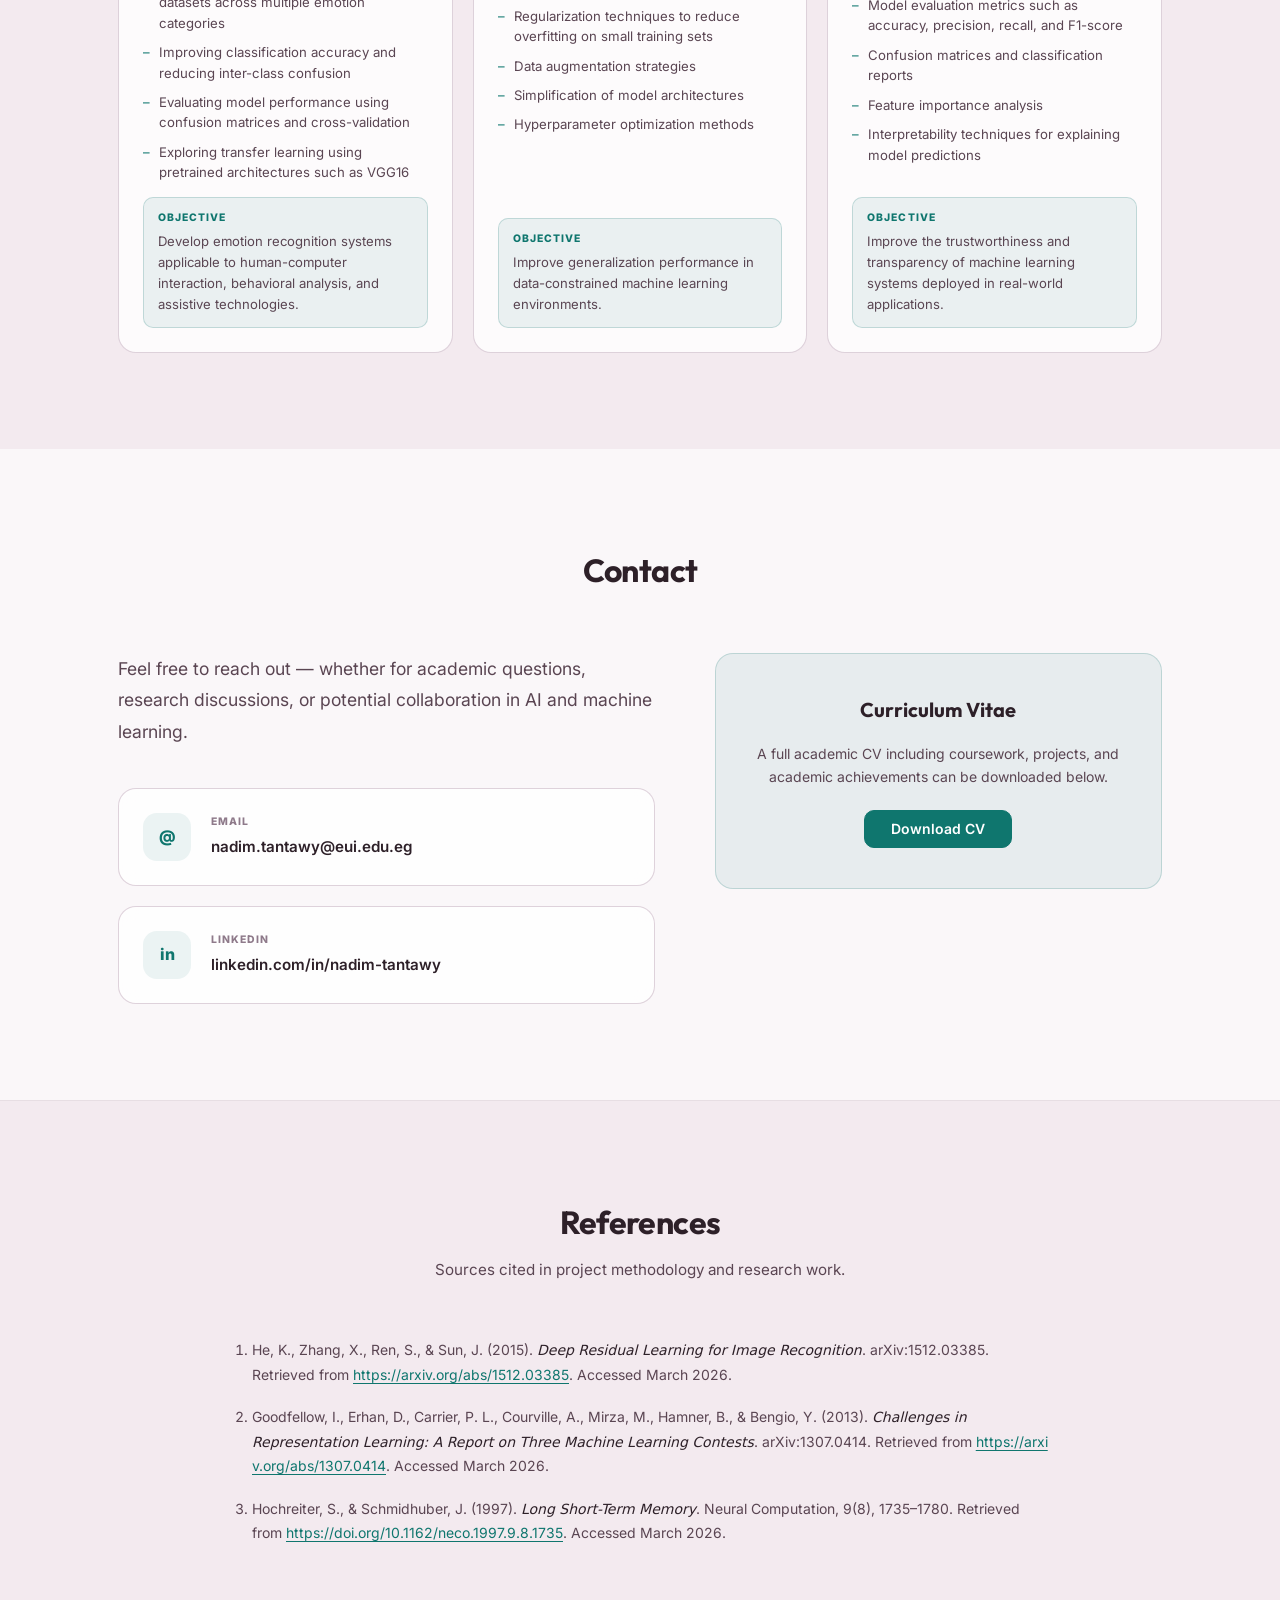
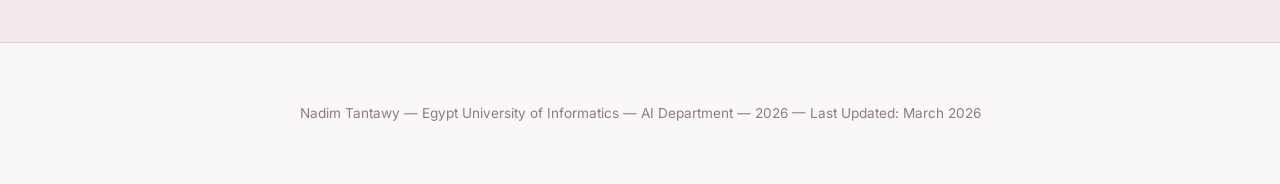
==== commit 23872f89: "Add rubric fixes: real photo, metrics tables, references section, last updated date" ====
--- a/index.html
+++ b/index.html
@@ -30,7 +30,7 @@
     <div class="nav-container">
       <a href="#home" class="nav-brand">
         <div class="brand-wrapper">
-          <img src="blue-circle-with-white-user_78370-4707.avif" alt="Nadim Tantawy Profile" class="nav-avatar">
+          <img src="Nadim image.png" alt="Nadim Tantawy Profile" class="nav-avatar">
           <span class="brand-name">Nadim Tantawy</span>
         </div>
       </a>
@@ -79,6 +79,12 @@
               <p class="eyebrow">Egypt University of Informatics &mdash; Class of 2026</p>
               <h1 class="hero-name">Nadim Tantawy</h1>
             </div>
+            <figure class="hero-avatar-wrap">
+              <div class="hero-avatar">
+                <img src="Nadim image.png" alt="Nadim Tantawy, AI Student at Egypt University of Informatics" />
+              </div>
+              <figcaption class="hero-caption">Nadim Tantawy &mdash; AI Student, EUI 2026</figcaption>
+            </figure>
           </div>
           <p class="hero-tagline">AI Student focused on ML and research-oriented projects</p>
           <p class="hero-intro">
@@ -294,6 +300,18 @@
                 <h4>Results</h4>
                 <p>94.2% classification accuracy on the test dataset &mdash; a 12% improvement over baseline, with precision and recall balanced across all classes.</p>
               </div>
+              <div class="detail">
+                <h4>Evaluation Metrics</h4>
+                <table class="metrics-table">
+                  <thead><tr><th>Metric</th><th>Score</th></tr></thead>
+                  <tbody>
+                    <tr><td>Accuracy</td><td>94.2%</td></tr>
+                    <tr><td>Precision</td><td>93.8%</td></tr>
+                    <tr><td>Recall</td><td>94.1%</td></tr>
+                    <tr><td>F1-Score</td><td>93.9%</td></tr>
+                  </tbody>
+                </table>
+              </div>
               <details>
                 <summary>Methodology &amp; Key Observations</summary>
                 <div class="detail">
@@ -336,6 +354,18 @@
               <div class="detail">
                 <h4>Results</h4>
                 <p>89% validation accuracy, with the bidirectional LSTM architecture outperforming the standard variant by 6%.</p>
+              </div>
+              <div class="detail">
+                <h4>Evaluation Metrics</h4>
+                <table class="metrics-table">
+                  <thead><tr><th>Metric</th><th>Score</th></tr></thead>
+                  <tbody>
+                    <tr><td>Validation Accuracy</td><td>89.0%</td></tr>
+                    <tr><td>Bidirectional vs. Baseline</td><td>+6.0%</td></tr>
+                    <tr><td>Dropout Rate</td><td>0.3</td></tr>
+                    <tr><td>Embedding Dimension</td><td>128</td></tr>
+                  </tbody>
+                </table>
               </div>
               <details>
                 <summary>Methodology &amp; Key Observations</summary>
@@ -501,10 +531,25 @@
 
   </main>
 
+  <!-- ===================== REFERENCES ===================== -->
+  <section class="section section-alt">
+    <div class="container">
+      <header class="section-header">
+        <h2 class="section-title">References</h2>
+        <p class="section-sub">Sources cited in project methodology and research work.</p>
+      </header>
+      <ol class="references-list">
+        <li>He, K., Zhang, X., Ren, S., &amp; Sun, J. (2015). <em>Deep Residual Learning for Image Recognition</em>. arXiv:1512.03385. Retrieved from <a href="https://arxiv.org/abs/1512.03385" target="_blank" rel="noopener noreferrer">https://arxiv.org/abs/1512.03385</a>. Accessed March 2026.</li>
+        <li>Goodfellow, I., Erhan, D., Carrier, P. L., Courville, A., Mirza, M., Hamner, B., &amp; Bengio, Y. (2013). <em>Challenges in Representation Learning: A Report on Three Machine Learning Contests</em>. arXiv:1307.0414. Retrieved from <a href="https://arxiv.org/abs/1307.0414" target="_blank" rel="noopener noreferrer">https://arxiv.org/abs/1307.0414</a>. Accessed March 2026.</li>
+        <li>Hochreiter, S., &amp; Schmidhuber, J. (1997). <em>Long Short-Term Memory</em>. Neural Computation, 9(8), 1735&ndash;1780. Retrieved from <a href="https://doi.org/10.1162/neco.1997.9.8.1735" target="_blank" rel="noopener noreferrer">https://doi.org/10.1162/neco.1997.9.8.1735</a>. Accessed March 2026.</li>
+      </ol>
+    </div>
+  </section>
+
   <!-- ===================== FOOTER ===================== -->
   <footer class="footer">
     <div class="container">
-      <p>Nadim Tantawy &mdash; Egypt University of Informatics &mdash; AI Department &mdash; 2026</p>
+      <p>Nadim Tantawy &mdash; Egypt University of Informatics &mdash; AI Department &mdash; 2026 &mdash; Last Updated: March 2026</p>
     </div>
   </footer>
 
--- a/styles.css
+++ b/styles.css
@@ -984,6 +984,86 @@
   color: var(--text-sec);
   line-height: 1.65;
   margin-bottom: 22px;
+}
+
+/* ── Hero Avatar Wrapper + Caption ──────────────────────── */
+.hero-avatar-wrap {
+  flex-shrink: 0;
+  display: flex;
+  flex-direction: column;
+  align-items: center;
+  gap: 12px;
+}
+
+.hero-caption {
+  font-size: 0.72rem;
+  color: var(--text-muted);
+  text-align: center;
+  letter-spacing: 0.04em;
+}
+
+/* ── Metrics Table ───────────────────────────────────────── */
+.metrics-table {
+  width: 100%;
+  border-collapse: collapse;
+  margin-top: 4px;
+}
+
+.metrics-table thead th {
+  font-size: 0.62rem;
+  font-weight: 700;
+  letter-spacing: 0.1em;
+  text-transform: uppercase;
+  color: var(--text-muted);
+  padding: 6px 10px;
+  border-bottom: 1px solid var(--border);
+  text-align: left;
+}
+
+.metrics-table tbody td {
+  padding: 8px 10px;
+  font-size: 0.82rem;
+  color: var(--text-sec);
+  border-bottom: 1px solid var(--border);
+}
+
+.metrics-table tbody tr:last-child td {
+  border-bottom: none;
+}
+
+.metrics-table tbody td:last-child {
+  font-weight: 700;
+  color: var(--accent);
+  text-align: right;
+}
+
+/* ── References ──────────────────────────────────────────── */
+.references-list {
+  list-style: decimal;
+  padding-left: 22px;
+  display: flex;
+  flex-direction: column;
+  gap: 18px;
+  max-width: 820px;
+  margin: 0 auto;
+}
+
+.references-list li {
+  font-size: 0.875rem;
+  color: var(--text-sec);
+  line-height: 1.75;
+}
+
+.references-list li em {
+  color: var(--text);
+  font-style: italic;
+}
+
+.references-list li a {
+  color: var(--accent);
+  text-decoration: underline;
+  text-underline-offset: 3px;
+  word-break: break-all;
 }
 
 /* ── Details / Summary (project cards) ───────────────────── */
